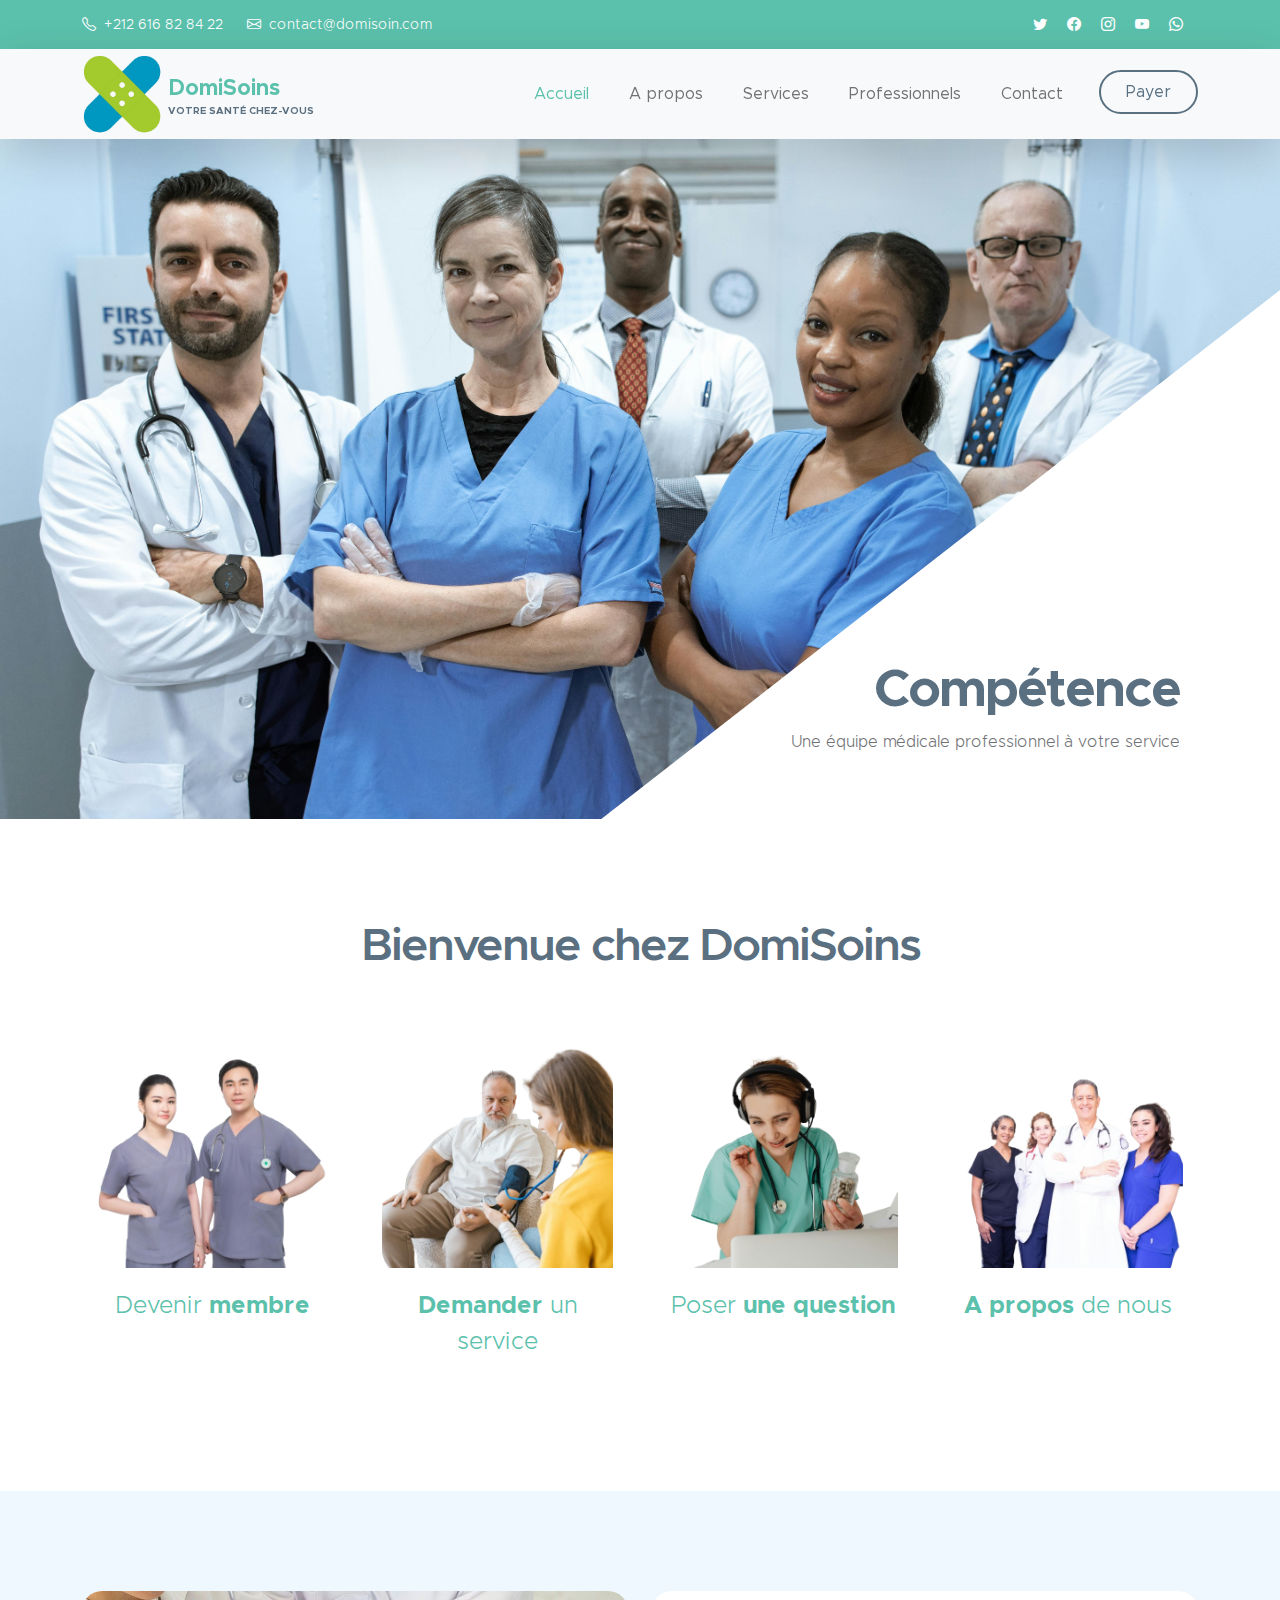
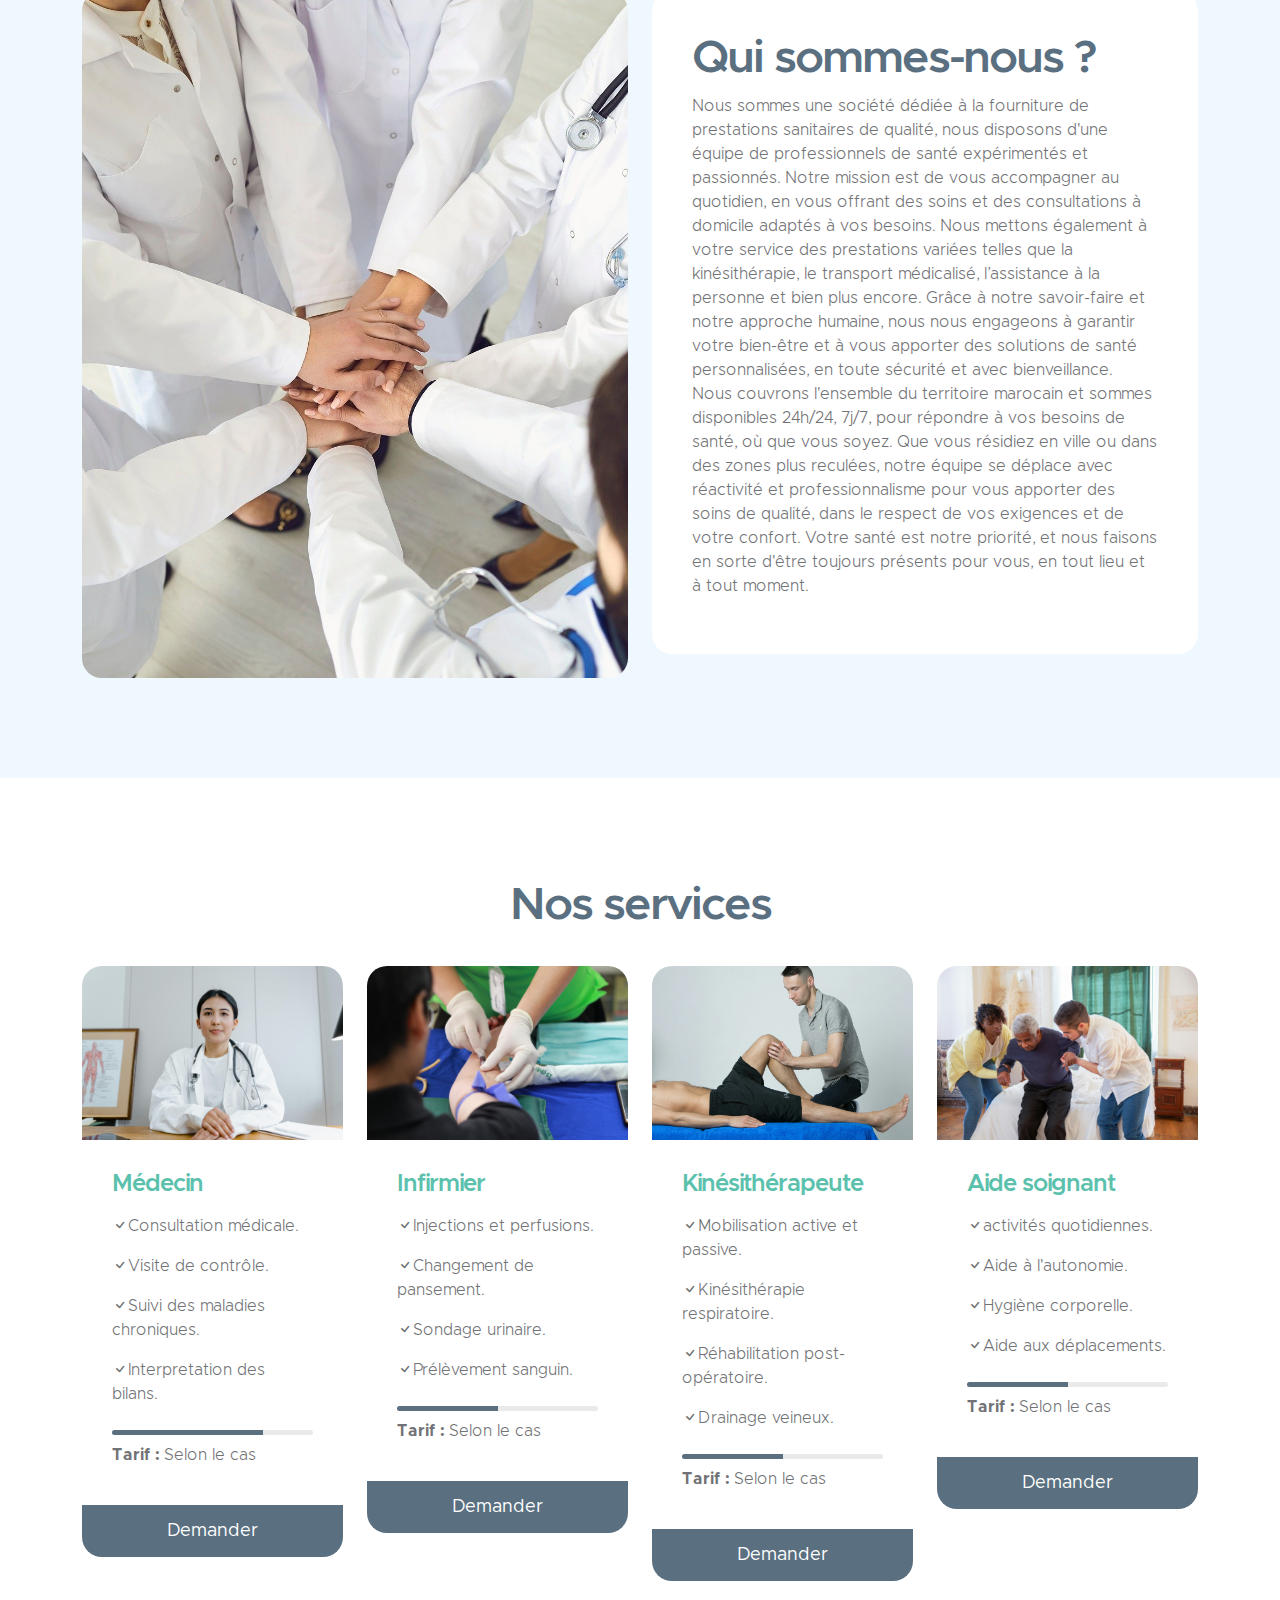
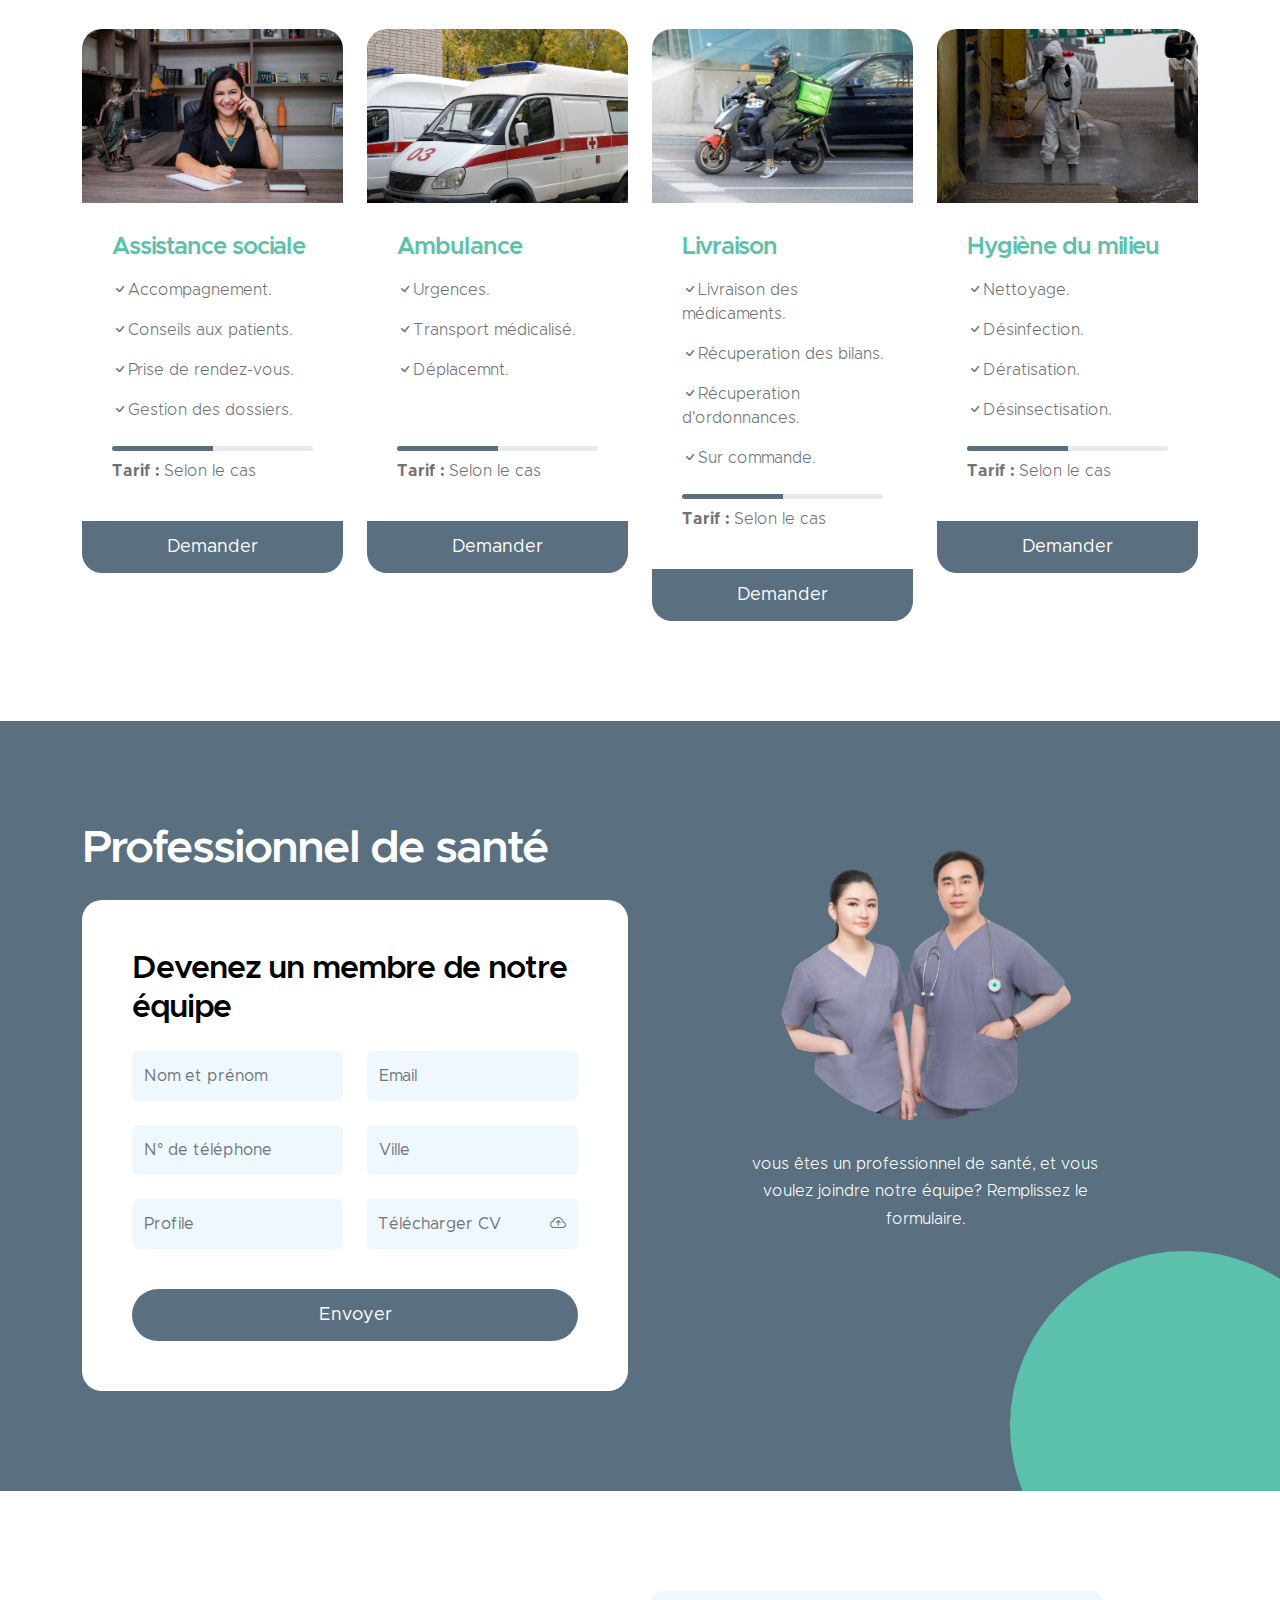
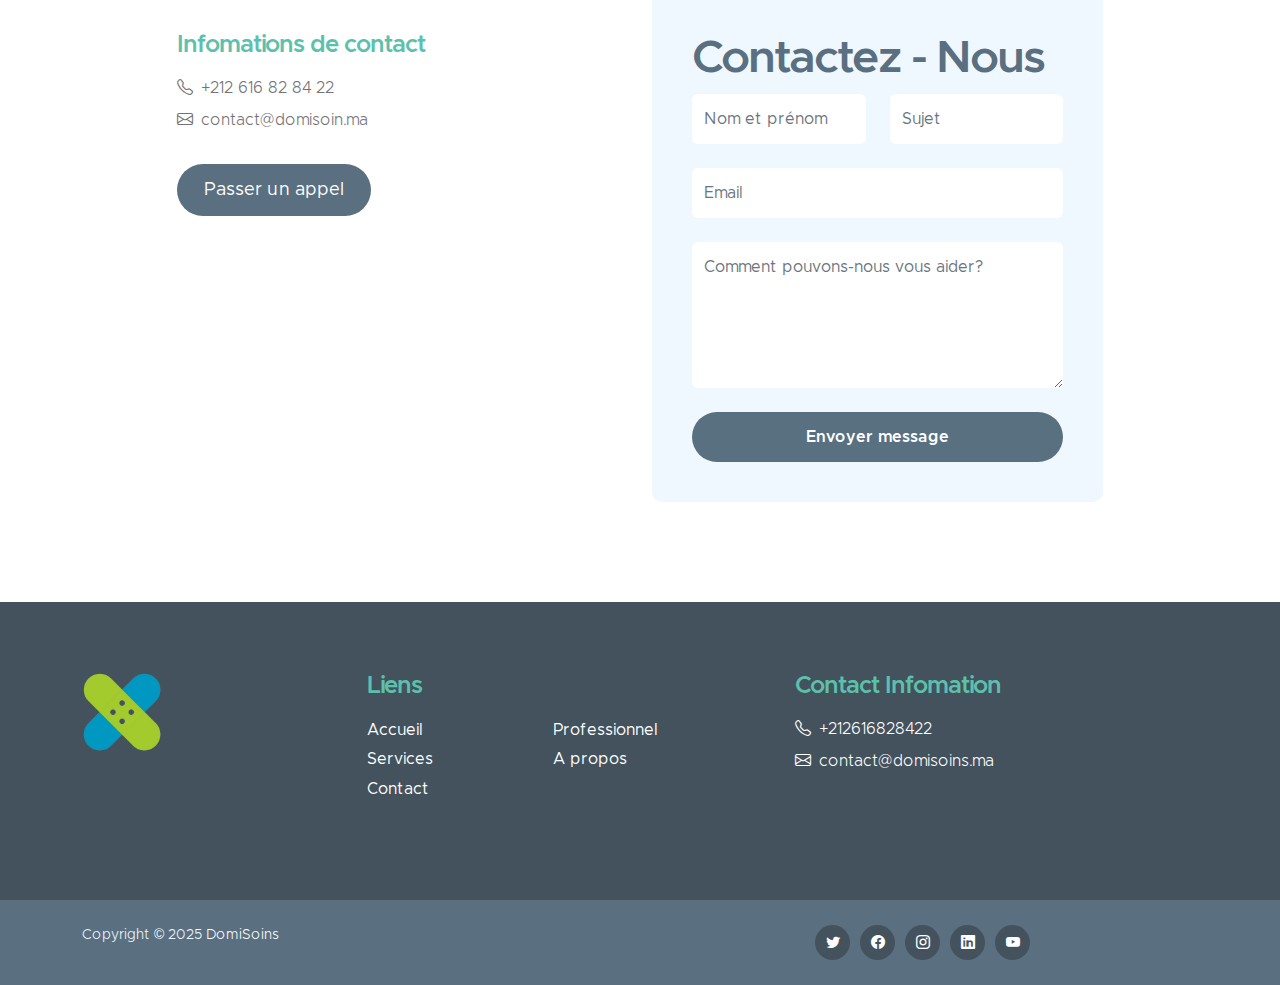
==== index.html @ 76c94c4a "Add files via upload" ====
<!doctype html>
<html lang="en">
    <head>
        <meta charset="utf-8">
        <meta name="viewport" content="width=device-width, initial-scale=1">
        <link rel="icon" href="images/logos.png" type="image/x-icon">

        <title>DomiSoin</title>

        <!-- CSS FILES -->        
        <link href="css/bootstrap.min.css" rel="stylesheet">

        <link href="css/bootstrap-icons.css" rel="stylesheet">

        <link href="css/templatemo-kind-heart-charity.css" rel="stylesheet">
<!--

TemplateMo 581 Kind Heart Charity

https://templatemo.com/tm-581-kind-heart-charity

-->

    </head>
    
    <body id="section_1">

        <header class="site-header">
            <div class="container">
                <div class="row">
                    
                    <div class="col-lg-8 col-12 d-flex flex-wrap">
                        <p class="d-flex me-4 mb-0">
                            <i class="bi-telephone me-2"></i>
                            +212 616 82 84 22
                        </p>

                        <p class="d-flex mb-0">
                            <i class="bi-envelope me-2"></i>

                            <a href="mailto:info@company.com">
                                contact@domisoin.com
                            </a>
                        </p>
                    </div>

                    <div class="col-lg-3 col-12 ms-auto d-lg-block d-none">
                        <ul class="social-icon">
                            <li class="social-icon-item">
                                <a href="#" class="social-icon-link bi-twitter"></a>
                            </li>

                            <li class="social-icon-item">
                                <a href="#" class="social-icon-link bi-facebook"></a>
                            </li>

                            <li class="social-icon-item">
                                <a href="#" class="social-icon-link bi-instagram"></a>
                            </li>

                            <li class="social-icon-item">
                                <a href="#" class="social-icon-link bi-youtube"></a>
                            </li>

                            <li class="social-icon-item">
                                <a href="#" class="social-icon-link bi-whatsapp"></a>
                            </li>
                        </ul>
                    </div>

                </div>
            </div>
        </header>

        <nav class="navbar navbar-expand-lg bg-light shadow-lg">
            <div class="container">
                <a class="navbar-brand" href="index.html">
                    <img src="images/logos.png" class="logo img-fluid" alt="">
                    <span>
                        DomiSoins
                        <small>Votre santé chez-vous</small>
                    </span>
                </a>

                <button class="navbar-toggler" type="button" data-bs-toggle="collapse" data-bs-target="#navbarNav" aria-controls="navbarNav" aria-expanded="false" aria-label="Toggle navigation">
                    <span class="navbar-toggler-icon"></span>
                </button>

                <div class="collapse navbar-collapse" id="navbarNav">
                    <ul class="navbar-nav ms-auto">
                        <li class="nav-item">
                            <a class="nav-link click-scroll" href="#top">Accueil</a>
                        </li>

                        <li class="nav-item">
                            <a class="nav-link click-scroll" href="#section_2">A propos</a>
                        </li>

                        <li class="nav-item">
                            <a class="nav-link click-scroll" href="#section_3">Services</a>
                        </li>

                        <li class="nav-item">
                            <a class="nav-link click-scroll" href="#section_4">Professionnels</a>
                        </li>

                        <li class="nav-item">
                            <a class="nav-link click-scroll" href="#section_6">Contact</a>
                        </li>

                        <li class="nav-item ms-3">
                            <a class="nav-link custom-btn custom-border-btn btn" href="donate.html">Payer</a>
                        </li>
                    </ul>
                </div>
            </div>
        </nav>

        <main>

            <section class="hero-section hero-section-full-height">
                <div class="container-fluid">
                    <div class="row">

                        <div class="col-lg-12 col-12 p-0">
                            <div id="hero-slide" class="carousel carousel-fade slide" data-bs-ride="carousel">
                                <div class="carousel-inner">
                                    <div class="carousel-item active">
                                        <img src="images/slide/equipe1.jpg" class="carousel-image img-fluid" alt="...">
                                        
                                        <div class="carousel-caption d-flex flex-column justify-content-end">
                                            <h1>Compétence</h1>
                                            
                                            <p>Une équipe médicale professionnel à votre service</p>
                                        </div>
                                    </div>

                                    <div class="carousel-item">
                                        <img src="images/slide/equipe3.jpg" class="carousel-image img-fluid" alt="...">
                                        
                                        <div class="carousel-caption d-flex flex-column justify-content-end">
                                            <h1>Chez-vous</h1>
                                            
                                            <p>Bien-être et une santé optimale, directement chez vous</p>
                                        </div>
                                    </div>

                                    <div class="carousel-item">
                                        <img src="images/slide/equipe2.jpg" class="carousel-image img-fluid" alt="...">
                                        
                                        <div class="carousel-caption d-flex flex-column justify-content-end">
                                            <h1>Transport</h1>
                                            
                                            <p>Transport médicalisé, adapté à vos besoins de santé</p>
                                        </div>
                                    </div>
                                </div>

                                <button class="carousel-control-prev" type="button" data-bs-target="#hero-slide" data-bs-slide="prev">
                                    <span class="carousel-control-prev-icon" aria-hidden="true"></span>
                                    <span class="visually-hidden">Previous</span>
                                </button>

                                <button class="carousel-control-next" type="button" data-bs-target="#hero-slide" data-bs-slide="next">
                                    <span class="carousel-control-next-icon" aria-hidden="true"></span>
                                    <span class="visually-hidden">Next</span>
                                </button>
                            </div>
                        </div>

                    </div>
                </div>
            </section>


            <section class="section-padding">
                <div class="container">
                    <div class="row">

                        <div class="col-lg-10 col-12 text-center mx-auto">
                            <h2 class="mb-5">Bienvenue chez DomiSoins</h2>
                        </div>

                        <div class="col-lg-3 col-md-6 col-12 mb-4 mb-lg-0">
                            <div class="featured-block d-flex justify-content-center align-items-center">
                                <a href="#" class="d-block">
                                    <img src="images/icons/membres.png" class="featured-block-image img-fluid" alt="">

                                    <p class="featured-block-text">Devenir <strong>membre</strong></p>
                                </a>
                            </div>
                        </div>

                        <div class="col-lg-3 col-md-6 col-12 mb-4 mb-lg-0 mb-md-4">
                            <div class="featured-block d-flex justify-content-center align-items-center">
                                <a href="#" class="d-block">
                                    <img src="images/icons/servives.png" class="featured-block-image img-fluid" alt="">

                                    <p class="featured-block-text"><strong>Demander</strong> un service</p>
                                </a>
                            </div>
                        </div>

                        <div class="col-lg-3 col-md-6 col-12 mb-4 mb-lg-0 mb-md-4">
                            <div class="featured-block d-flex justify-content-center align-items-center">
                                <a href="#" class="d-block">
                                    <img src="images/icons/questions.png" class="featured-block-image img-fluid" alt="">

                                    <p class="featured-block-text">Poser <strong>une question</strong></p>
                                </a>
                            </div>
                        </div>

                        <div class="col-lg-3 col-md-6 col-12 mb-4 mb-lg-0">
                            <div class="featured-block d-flex justify-content-center align-items-center">
                                <a href="#section_2" class="d-block">
                                    <img src="images/icons/propos.png" class="featured-block-image img-fluid" alt="">

                                    <p class="featured-block-text"><strong>A propos</strong> de nous</p>
                                </a>
                            </div>
                        </div>

                    </div>
                </div>
            </section>

            <section class="section-padding section-bg" id="section_2">
                <div class="container">
                    <div class="row">

                        <div class="col-lg-6 col-12 mb-5 mb-lg-0">
                            <img src="images/health.jpg" class="custom-text-box-image img-fluid" alt="">
                        </div>

                        <div class="col-lg-6 col-12">
                            <div class="custom-text-box">
                                <h2 class="mb-2">Qui sommes-nous ?</h2>
                                <p class="mb-0">Nous sommes une société dédiée à la fourniture de prestations sanitaires de qualité, nous disposons d'une équipe de professionnels de santé expérimentés et passionnés. Notre mission est de vous accompagner au quotidien, en vous offrant des soins et des consultations à domicile adaptés à vos besoins. Nous mettons également à votre service des prestations variées telles que la kinésithérapie, le transport médicalisé, l’assistance à la personne et bien plus encore. Grâce à notre savoir-faire et notre approche humaine, nous nous engageons à garantir votre bien-être et à vous apporter des solutions de santé personnalisées, en toute sécurité et avec bienveillance.</p>
                                <p>Nous couvrons l'ensemble du territoire marocain et sommes disponibles 24h/24, 7j/7, pour répondre à vos besoins de santé, où que vous soyez. Que vous résidiez en ville ou dans des zones plus reculées, notre équipe se déplace avec réactivité et professionnalisme pour vous apporter des soins de qualité, dans le respect de vos exigences et de votre confort. Votre santé est notre priorité, et nous faisons en sorte d'être toujours présents pour vous, en tout lieu et à tout moment.</p>
                            </div>

                        </div>

                    </div>
                </div>
            </section>


            


            <section class="section-padding" id="section_3">
                <div class="container">
                    <div class="row">

                        <div class="col-lg-12 col-12 text-center mb-4">
                            <h2>Nos services</h2>
                        </div>

                        <div class="col-lg-3 col-md-6 col-12 mb-4 mb-lg-0">
                            <div class="custom-block-wrap">
                                <img src="images/causes/medecin.jpg" class="custom-block-image img-fluid" alt="">

                                <div class="custom-block">
                                    <div class="custom-block-body">
                                        <h5 class="mb-3">Médecin</h5>
                                        <p><i class="bi bi-check"></i>Consultation médicale.</p>
                                        <p><i class="bi bi-check"></i>Visite de contrôle.</p> 
                                        <p><i class="bi bi-check"></i>Suivi des maladies chroniques.</p>
                                        <p><i class="bi bi-check"></i>Interpretation des bilans.</p>
                                        <div class="progress mt-4">
                                            <div class="progress-bar w-75" role="progressbar" aria-valuenow="75" aria-valuemin="0" aria-valuemax="100"></div>
                                        </div>

                                        <div class="d-flex align-items-center my-2">
                                            <p class="mb-0">
                                                <strong>Tarif : </strong>
                                                Selon le cas
                                            </p>

                                            
                                        </div>
                                    </div>

                                    <a href="donate.html" class="custom-btn btn">Demander</a>
                                </div>
                            </div>
                        </div>

                        <div class="col-lg-3 col-md-6 col-12 mb-4 mb-lg-0">
                            <div class="custom-block-wrap">
                                <img src="images/causes/infirmier.jpg" class="custom-block-image img-fluid" alt="">

                                <div class="custom-block">
                                    <div class="custom-block-body">
                                        <h5 class="mb-3">Infirmier</h5>
                                        <p><i class="bi bi-check"></i>Injections et perfusions.</p>
                                        <p><i class="bi bi-check"></i>Changement de pansement.</p>
                                        <p><i class="bi bi-check"></i>Sondage urinaire.</p>
                                        <p><i class="bi bi-check"></i>Prélèvement sanguin.</p>
                                        <div class="progress mt-4">
                                            <div class="progress-bar w-50" role="progressbar" aria-valuenow="50" aria-valuemin="0" aria-valuemax="100"></div>
                                        </div>

                                        <div class="d-flex align-items-center my-2">
                                            <p class="mb-0">
                                                <strong>Tarif : </strong>
                                                Selon le cas
                                            </p>

                                            
                                        </div>
                                    </div>

                                    <a href="donate.html" class="custom-btn btn">Demander</a>
                                </div>
                            </div>
                        </div>

                        <div class="col-lg-3 col-md-6 col-12 mb-4 mb-lg-0">
                            <div class="custom-block-wrap">
                                <img src="images/causes/kine.jpg" class="custom-block-image img-fluid" alt="">

                                <div class="custom-block">
                                    <div class="custom-block-body">
                                        <h5 class="mb-3">Kinésithérapeute</h5>

                                        <p><i class="bi bi-check"></i>Mobilisation active et passive.</p>
                                        <p><i class="bi bi-check"></i>Kinésithérapie respiratoire.</p>
                                        <p><i class="bi bi-check"></i>Réhabilitation post-opératoire.</p>
                                        <p><i class="bi bi-check"></i>Drainage veineux.</p>
                                        <div class="progress mt-4">
                                            <div class="progress-bar w-50" role="progressbar" aria-valuenow="50" aria-valuemin="0" aria-valuemax="100"></div>
                                        </div>

                                        <div class="d-flex align-items-center my-2">
                                            <p class="mb-0">
                                                <strong>Tarif : </strong>
                                                Selon le cas
                                            </p>

                                            
                                        </div>
                                    </div>

                                    <a href="donate.html" class="custom-btn btn">Demander</a>
                                </div>
                            </div>
                        </div>

                        <div class="col-lg-3 col-md-6 col-12">
                            <div class="custom-block-wrap">
                                <img src="images/causes/aide.jpg" class="custom-block-image img-fluid" alt="">

                                <div class="custom-block">
                                    <div class="custom-block-body">
                                        <h5 class="mb-3">Aide soignant</h5>
                                        <p><i class="bi bi-check"></i>activités quotidiennes.</p>
                                        <p><i class="bi bi-check"></i>Aide à l'autonomie.</p>
                                        <p><i class="bi bi-check"></i>Hygiène corporelle.</p>
                                        <p><i class="bi bi-check"></i>Aide aux déplacements.</p>
                                        <div class="progress mt-4">
                                            <div class="progress-bar w-50" role="progressbar" aria-valuenow="50" aria-valuemin="0" aria-valuemax="100"></div>
                                        </div>

                                        <div class="d-flex align-items-center my-2">
                                            <p class="mb-0">
                                                <strong>Tarif : </strong>
                                                Selon le cas
                                            </p>

                                            
                                        </div>
                                    </div>

                                    <a href="donate.html" class="custom-btn btn">Demander</a>
                                </div>
                            </div>
                        </div>
                    </div>

                    <div class="row mt-5">

                        <div class="col-lg-3 col-md-6 col-12 mb-4 mb-lg-0">
                            <div class="custom-block-wrap">
                                <img src="images/causes/assistante.jpg" class="custom-block-image img-fluid" alt="">

                                <div class="custom-block">
                                    <div class="custom-block-body">
                                        <h5 class="mb-3">Assistance sociale</h5>

                                        <p><i class="bi bi-check"></i>Accompagnement.</p>
                                        <p><i class="bi bi-check"></i>Conseils aux patients.</p>
                                        <p><i class="bi bi-check"></i>Prise de rendez-vous.</p>
                                        <p><i class="bi bi-check"></i>Gestion des dossiers.</p>
                                        <div class="progress mt-4">
                                            <div class="progress-bar w-50" role="progressbar" aria-valuenow="50" aria-valuemin="0" aria-valuemax="100"></div>
                                        </div>

                                        <div class="d-flex align-items-center my-2">
                                            <p class="mb-0">
                                                <strong>Tarif : </strong>
                                                Selon le cas
                                            </p>

                                            
                                        </div>
                                    </div>

                                    <a href="donate.html" class="custom-btn btn">Demander</a>
                                </div>
                            </div>
                        </div>

                        <div class="col-lg-3 col-md-6 col-12 mb-4 mb-lg-0">
                            <div class="custom-block-wrap">
                                <img src="images/causes/ambulance.jpg" class="custom-block-image img-fluid" alt="">

                                <div class="custom-block">
                                    <div class="custom-block-body">
                                        <h5 class="mb-3">Ambulance</h5>

                                        <p><i class="bi bi-check"></i>Urgences.</p>
                                        <p><i class="bi bi-check"></i>Transport médicalisé.</p>
                                        <p><i class="bi bi-check"></i>Déplacemnt.</p><br>
                                        <div class="progress mt-4">
                                            <div class="progress-bar w-50" role="progressbar" aria-valuenow="50" aria-valuemin="0" aria-valuemax="100"></div>
                                        </div>

                                        <div class="d-flex align-items-center my-2">
                                            <p class="mb-0">
                                                <strong>Tarif : </strong>
                                                Selon le cas
                                            </p>

                                            
                                        </div>
                                    </div>

                                    <a href="donate.html" class="custom-btn btn">Demander</a>
                                </div>
                            </div>
                        </div>

                        <div class="col-lg-3 col-md-6 col-12 mb-4 mb-lg-0">
                            <div class="custom-block-wrap">
                                <img src="images/causes/livraison.jpg" class="custom-block-image img-fluid" alt="">

                                <div class="custom-block">
                                    <div class="custom-block-body">
                                        <h5 class="mb-3">Livraison</h5>

                                        <p><i class="bi bi-check"></i>Livraison des médicaments.</p>
                                        <p><i class="bi bi-check"></i>Récuperation des bilans.</p>
                                        <p><i class="bi bi-check"></i>Récuperation d'ordonnances.</p>
                                        <p><i class="bi bi-check"></i>Sur commande.</p>
                                        <div class="progress mt-4">
                                            <div class="progress-bar w-50" role="progressbar" aria-valuenow="50" aria-valuemin="0" aria-valuemax="100"></div>
                                        </div>

                                        <div class="d-flex align-items-center my-2">
                                            <p class="mb-0">
                                                <strong>Tarif : </strong>
                                                Selon le cas
                                            </p>

                                            
                                        </div>
                                    </div>

                                    <a href="donate.html" class="custom-btn btn">Demander</a>
                                </div>
                            </div>
                        </div>

                        <div class="col-lg-3 col-md-6 col-12 mb-4 mb-lg-0">
                            <div class="custom-block-wrap">
                                <img src="images/causes/hygiene.jpg" class="custom-block-image img-fluid" alt="">

                                <div class="custom-block">
                                    <div class="custom-block-body">
                                        <h5 class="mb-3">Hygiène du milieu</h5>

                                        <p><i class="bi bi-check"></i>Nettoyage.</p>
                                        <p><i class="bi bi-check"></i>Désinfection.</p>
                                        <p><i class="bi bi-check"></i>Dératisation.</p>
                                        <p><i class="bi bi-check"></i>Désinsectisation.</p>
                                        <div class="progress mt-4">
                                            <div class="progress-bar w-50" role="progressbar" aria-valuenow="50" aria-valuemin="0" aria-valuemax="100"></div>
                                        </div>

                                        <div class="d-flex align-items-center my-2">
                                            <p class="mb-0">
                                                <strong>Tarif : </strong>
                                                Selon le cas
                                            </p>

                                            
                                        </div>
                                    </div>

                                    <a href="donate.html" class="custom-btn btn">Demander</a>
                                </div>
                            </div>
                        </div>
                    </div>
                </div>
            </section>

            <section class="volunteer-section section-padding" id="section_4">
                <div class="container">
                    <div class="row">
                        
                        <div class="col-lg-6 col-12">
                            <h2 class="text-white mb-4">Professionnel de santé</h2>
                            
                            <div class="custom-form volunteer-form mb-5 mb-lg-0">
                                <div class="col-lg-12 col-12" id="err"></div>
                                <h3 class="mb-4">Devenez un membre de notre équipe</h3>

                                <div class="row">

                                    <div class="col-lg-6 col-12">
                                        <input type="text" name="name" id="name" class="form-control" placeholder="Nom et prénom" required>
                                    </div>

                                    <div class="col-lg-6 col-12">    
                                        <input type="email" name="email" id="email" pattern="[^ @]*@[^ @]*" class="form-control" placeholder="Email" required>
                                    </div>

                                    <div class="col-lg-6 col-12">
                                        <input type="text" name="phone" id="phone" class="form-control" placeholder="N° de téléphone" required>
                                    </div>

                                    <div class="col-lg-6 col-12">
                                        <input type="text" name="ville" id="ville" class="form-control" placeholder="Ville" required>
                                    </div>

                                    <div class="col-lg-6 col-12">
                                        <select name="profile" id="profile" class="form-control" required>
                                            <option value="">Profile</option>
                                            <option value="Médecin">Médecin</option>
                                            <option value="Infirmier">Infirmier</option>
                                            <option value="Kinésithérapeute">Kinésithérapeute</option>
                                            <option value="Aide soignant">Aide soignant(e)</option>
                                            <option value="Assistante sociale">Assistante sociale</option>
                                            <option value="Ambulancier">Ambulancier</option>
                                            <option value="Livreur">Livreur</option>
                                            <option value="Technicien d'hygien">Technicien d'hygien</option>
                                        </select>
                                    </div>

                                    <div class="col-lg-6 col-12">
                                        <div class="input-group input-group-file">
                                            <input type="file" class="form-control" id="cv" accept="application/pdf">
                                            
                                            <label class="input-group-text" for="cv">Télécharger CV</label>

                                            <i class="bi-cloud-arrow-up ms-auto"></i>
                                        </div>
                                    </div>
                                </div>

                                <button class="custom-btn btn mt-3" id="send_pro" style="width: 100%;">Envoyer</button>
                            </div>
                        </div>

                        <div class="col-lg-6 col-12">
                            <img src="images/icons/membres.png" class="volunteer-image img-fluid" alt="">

                            <div class="custom-block-body text-center">
                                <p class="text-white">vous êtes un professionnel de santé, et vous voulez joindre notre équipe? Remplissez le formulaire.</p>
                            </div>
                        </div>

                    </div>
                </div>
            </section>

            <section class="contact-section section-padding" id="section_6">
                <div class="container">
                    <div class="row">

                        <div class="col-lg-4 col-12 ms-auto mb-5 mb-lg-0">
                            <div class="contact-info-wrap">
                                

                                <div class="contact-info">
                                    <h5 class="mb-3">Infomations de contact</h5>


                                    <p class="d-flex mb-2">
                                        <i class="bi-telephone me-2"></i>

                                        <a href="tel: +212616828422">
                                            +212 616 82 84 22
                                        </a>
                                    </p>

                                    <p class="d-flex">
                                        <i class="bi-envelope me-2"></i>

                                        <a href="mailto:smsimo301@gmail.com">
                                            contact@domisoin.ma
                                        </a>
                                    </p>

                                    <a href="#" target="_blank" class="custom-btn btn mt-3">Passer un appel</a>
                                </div>
                            </div>
                        </div>

                        <div class="col-lg-5 col-12 mx-auto">
                            <form class="custom-form contact-form" action="#" method="post" role="form">
                                <h2>Contactez - Nous</h2>
                                <div class="row">
                                    <div class="col-lg-6 col-md-6 col-12">
                                        <input type="text" name="name" id="first-name" class="form-control" placeholder="Nom et prénom" required>
                                    </div>

                                    <div class="col-lg-6 col-md-6 col-12">
                                        <input type="text" name="sujet" id="sujet" class="form-control" placeholder="Sujet" required>
                                    </div>
                                </div>

                                <input type="email" name="email" id="email" pattern="[^ @]*@[^ @]*" class="form-control" placeholder="Email" required>

                                <textarea name="message" rows="5" class="form-control" id="message" placeholder="Comment pouvons-nous vous aider?"></textarea>

                                <button type="submit" class="form-control">Envoyer message</button>
                            </form>
                        </div>

                    </div>
                </div>
            </section>
        </main>

        <footer class="site-footer">
            <div class="container">
                <div class="row">
                    <div class="col-lg-3 col-12 mb-4">
                        <img src="images/logos.png" class="logo img-fluid" alt="">
                    </div>

                    <div class="col-lg-4 col-md-6 col-12 mb-4">
                        <h5 class="site-footer-title mb-3">Liens</h5>

                        <ul class="footer-menu">
                            <li class="footer-menu-item"><a href="#" class="footer-menu-link">Accueil</a></li>

                            <li class="footer-menu-item"><a href="#" class="footer-menu-link">Services</a></li>

                            <li class="footer-menu-item"><a href="#" class="footer-menu-link">Contact</a></li>

                            <li class="footer-menu-item"><a href="#" class="footer-menu-link">Professionnel</a></li>

                            <li class="footer-menu-item"><a href="#" class="footer-menu-link">A propos</a></li>
                        </ul>
                    </div>

                    <div class="col-lg-4 col-md-6 col-12 mx-auto">
                        <h5 class="site-footer-title mb-3">Contact Infomation</h5>

                        <p class="text-white d-flex mb-2">
                            <i class="bi-telephone me-2"></i>

                            <a href="tel: 120-240-9600" class="site-footer-link">
                                +212616828422
                            </a>
                        </p>

                        <p class="text-white d-flex">
                            <i class="bi-envelope me-2"></i>

                            <a href="mailto:info@yourgmail.com" class="site-footer-link">
                                contact@domisoins.ma
                            </a>
                        </p>

                    </div>
                </div>
            </div>

            <div class="site-footer-bottom">
                <div class="container">
                    <div class="row">

                        <div class="col-lg-6 col-md-7 col-12">
                            <p class="copyright-text mb-0">Copyright © 2025 <a href="#top">DomiSoins</a></p>
                        </div>
                        
                        <div class="col-lg-6 col-md-5 col-12 d-flex justify-content-center align-items-center mx-auto">
                            <ul class="social-icon">
                                <li class="social-icon-item">
                                    <a href="#" class="social-icon-link bi-twitter"></a>
                                </li>

                                <li class="social-icon-item">
                                    <a href="#" class="social-icon-link bi-facebook"></a>
                                </li>

                                <li class="social-icon-item">
                                    <a href="#" class="social-icon-link bi-instagram"></a>
                                </li>

                                <li class="social-icon-item">
                                    <a href="#" class="social-icon-link bi-linkedin"></a>
                                </li>

                                <li class="social-icon-item">
                                    <a href="https://youtube.com/templatemo" class="social-icon-link bi-youtube"></a>
                                </li>
                            </ul>
                        </div>
                        
                    </div>
                </div>
            </div>
        </footer>

        <!-- JAVASCRIPT FILES -->
        <script src="js/jquery.min.js"></script>
        <script src="js/bootstrap.min.js"></script>
        <script src="js/jquery.sticky.js"></script>
        <script src="js/click-scroll.js"></script>
        <script src="js/counter.js"></script>
        <script src="js/custom.js"></script>
        <script src="js/pro.js"></script>

    </body>
</html>
---- css/templatemo-kind-heart-charity.css ----
/*

TemplateMo 581 Kind Heart Charity

https://templatemo.com/tm-581-kind-heart-charity

*/



@font-face {
    font-family: 'Metropolis';
    src: url('../fonts/Metropolis/Metropolis-Regular.woff2') format('woff2'),
    url('../fonts/Metropolis/Metropolis-Regular.woff') format('woff');
    font-weight: normal;
    font-style: normal;
    font-display: swap;
}

@font-face {
    font-family: 'Metropolis';
    src: url('../fonts/Metropolis/Metropolis-Light.woff2') format('woff2'),
        url('../fonts/Metropolis/Metropolis-Light.woff') format('woff');
    font-weight: 300;
    font-style: normal;
    font-display: swap;
}

@font-face {
    font-family: 'Metropolis';
    src: url('../fonts/Metropolis/Metropolis-SemiBold.woff2') format('woff2'),
    url('../fonts/Metropolis/Metropolis-SemiBold.woff') format('woff');
    font-weight: 600;
    font-style: normal;
    font-display: swap;
}

@font-face {
    font-family: 'Metropolis';
    src: url('../fonts/Metropolis/Metropolis-Bold.woff2') format('woff2'),
    url('../fonts/Metropolis/Metropolis-Bold.woff') format('woff');
    font-weight: bold;
    font-style: normal;
    font-display: swap;
}

/*---------------------------------------
  CUSTOM PROPERTIES ( VARIABLES )             
-----------------------------------------*/
:root {
  --white-color:                  #ffffff;
  --primary-color:                #5bc1ac;
  --secondary-color:              #5a6f80;
  --section-bg-color:             #f0f8ff;
  --site-footer-bg-color:         #44525d;
  --custom-btn-bg-color:          #597081;
  --custom-btn-bg-hover-color:    #5bc1ac;
  --dark-color:                   #000000;
  --p-color:                      #717275;
  --border-color:                 #e9eaeb;

  --body-font-family:             'Metropolis', sans-serif;

  --h1-font-size:                 52px;
  --h2-font-size:                 46px;
  --h3-font-size:                 32px;
  --h4-font-size:                 28px;
  --h5-font-size:                 24px;
  --h6-font-size:                 22px;
  --p-font-size:                  16px;
  --btn-font-size:                18px;
  --copyright-font-size:          14px;

  --border-radius-large:          100px;
  --border-radius-medium:         20px;
  --border-radius-small:          10px;

  --font-weight-light:            300;
  --font-weight-normal:           400;
  --font-weight-semibold:         600;
  --font-weight-bold:             700;
}

body {
  background-color: var(--white-color);
  font-family: var(--body-font-family); 
}


/*---------------------------------------
  TYPOGRAPHY               
-----------------------------------------*/

h2,
h3,
h4,
h5,
h6 {
  color: var(--dark-color);
}

h1,
h2,
h3,
h4,
h5,
h6 {
  font-weight: var(--font-weight-semibold);
  letter-spacing: -1px;
}

h1 {
  font-size: var(--h1-font-size);
  font-weight: var(--font-weight-bold);
  letter-spacing: -2px;
}

h2 {
  color: var(--secondary-color);
  font-size: var(--h2-font-size);
  letter-spacing: -2px;
}

h3 {
  font-size: var(--h3-font-size);
}

h4 {
  font-size: var(--h4-font-size);
}

h5 {
  color: var(--primary-color);
  font-size: var(--h5-font-size);
}

h6 {
  font-size: var(--h6-font-size);
}

p {
  color: var(--p-color);
  font-size: var(--p-font-size);
  font-weight: var(--font-weight-light);
}

ul li {
  color: var(--p-color);
  font-size: var(--p-font-size);
  font-weight: var(--font-weight-normal);
}

a, 
button {
  touch-action: manipulation;
  transition: all 0.3s;
}

a {
  color: var(--p-color);
  text-decoration: none;
}

a:hover {
  color: var(--primary-color);
}

b,
strong {
  font-weight: var(--font-weight-bold);
}


/*---------------------------------------
  SECTION               
-----------------------------------------*/
.section-padding {
  padding-top: 100px;
  padding-bottom: 100px;
}

.section-bg {
  background-color: var(--section-bg-color);
}

.section-overlay {
  background: rgba(0, 0, 0, 0.35);
  position: absolute;
  top: 0;
  left: 0;
  pointer-events: none;
  width: 100%;
  height: 100%;
}

.section-overlay + .container {
  position: relative;
}


/*---------------------------------------
  CUSTOM BLOCK               
-----------------------------------------*/
.custom-block-wrap {
  background: var(--white-color);
  border-radius: var(--border-radius-medium);
  position: relative;
  overflow: hidden;
  transition: all 0.5s;
}

.custom-block-wrap:hover {
  box-shadow: 0 1rem 3rem rgba(0,0,0,.175);
}

.custom-block-body {
  padding: 30px;
}

.custom-block-image {
  display: block;
  width: 100%;
  height: 100%;
  object-fit: cover;
}

.custom-block .custom-btn {
  border-radius: 0;
  display: block;
}


/*---------------------------------------
  PROGRESS BAR               
-----------------------------------------*/
.progress {
  background: var(--border-color);
  height: 5px;
}

.progress-bar {
  background: var(--secondary-color);
}


/*---------------------------------------
  CUSTOM ICON COLOR               
-----------------------------------------*/
.custom-icon {
  color: var(--secondary-color);
}


/*---------------------------------------
  CUSTOM LIST               
-----------------------------------------*/
.custom-list {
  margin-bottom: 0;
  padding-left: 0;
}

.custom-list-item {
  list-style: none;
  margin-top: 10px;
  margin-bottom: 10px;
}


/*---------------------------------------
  CUSTOM TEXT BOX               
-----------------------------------------*/
.custom-text-box {
  background: var(--white-color);
  border-radius: var(--border-radius-medium);
  margin-bottom: 24px;
  padding: 40px;
}

.custom-text-box-image {
  border-radius: var(--border-radius-medium);
  width: 100%;
  height: 100%;
  object-fit: cover;
}

.custom-text-box-icon {
  background: var(--section-bg-color);
  border-radius: var(--border-radius-large);
  color: var(--secondary-color);
  font-size: var(--h6-font-size);
  text-align: center;
  display: inline-block;
  vertical-align: middle;
  width: 25px;
  height: 25px;
  line-height: 30px;
}


/*---------------------------------------
  AVATAR IMAGE - TESTIMONIAL, AUTHOR               
-----------------------------------------*/
.avatar-image {
  border-radius: var(--border-radius-large);
  width: 65px;
  height: 65px;
  object-fit: cover;
}


/*---------------------------------------
  CUSTOM BUTTON               
-----------------------------------------*/
.custom-btn {
  background: var(--secondary-color);
  border: 2px solid transparent;
  border-radius: var(--border-radius-large);
  color: var(--white-color);
  font-size: var(--btn-font-size);
  font-weight: var(--font-weight-normal);
  line-height: normal;
  padding: 15px 25px;
}

.navbar-expand-lg .navbar-nav .nav-link.custom-btn {
  color: var(--custom-btn-bg-color);
  margin-top: 8px;
  padding: 12px 25px;
}

.custom-btn:hover {
  background: var(--primary-color);
  color: var(--white-color);
}

.custom-border-btn {
  background: transparent;
  border: 2px solid var(--custom-btn-bg-color);
  color: var(--primary-color);
}

.navbar-expand-lg .navbar-nav .nav-link.custom-btn:hover,
.custom-border-btn:hover {
  background: var(--custom-btn-bg-hover-color);
  border-color: transparent;
  color: var(--white-color);
}


/*---------------------------------------
  NAVIGATION              
-----------------------------------------*/
.navbar {
  background: var(--white-color);
  z-index: 9;
  padding-top: 0;
  padding-bottom: 0;
}

.navbar-brand {
  color: var(--primary-color);
  font-size: var(--h6-font-size);
  font-weight: var(--font-weight-bold);
}

.navbar-brand span {
  display: inline-block;
  vertical-align: middle;
}

.navbar-brand small {
  color: var(--secondary-color);
  display: block;
  font-size: 10px;
  line-height: normal;
  text-transform: uppercase;
}

.logo {
  width: 80px;
  height: auto;
}

.navbar-expand-lg .navbar-nav .nav-link {
  margin-right: 0;
  margin-left: 0;
  padding: 20px;
}

.navbar-nav .nav-link {
  display: inline-block;
  color: var(--p-color);
  font-size: var(--p-font-size);
  font-weight: var(--font-weight-medium);
  position: relative;
  padding-top: 15px;
  padding-bottom: 15px;
}

.navbar-nav .nav-link.active, 
.navbar-nav .nav-link:hover {
  background: transparent;
  color: var(--primary-color);
}

.dropdown-menu {
  background: var(--white-color);
  box-shadow: 0 1rem 3rem rgba(0,0,0,.175);
  border: 0;
  max-width: 50px;
  padding: 0;
  margin-top: 20px;
}

.dropdown-item {
  display: inline-block;
  color: var(--p-bg-color);
  font-size: var(--menu-font-size);
  font-weight: var(--font-weight-medium);
  position: relative;
  padding-top: 10px;
  padding-bottom: 10px;
}

.dropdown-menu li:last-child .dropdown-item {
  padding-top: 0;
}

.dropdown-item.active, 
.dropdown-item:active,
.dropdown-item:focus, 
.dropdown-item:hover {
  background: transparent;
  color: var(--primary-color);
}

.dropdown-toggle::after {
  content: "\f282";
  display: inline-block;
  font-family: bootstrap-icons !important;
  font-size: var(--copyright-font-size);
  font-style: normal;
  font-weight: normal !important;
  font-variant: normal;
  text-transform: none;
  line-height: 1;
  vertical-align: -.125em;
  -webkit-font-smoothing: antialiased;
  -moz-osx-font-smoothing: grayscale;
  position: relative;
  left: 2px;
  border: 0;
}

@media screen and (min-width: 992px) {
  .dropdown:hover .dropdown-menu {
    display: block;
    margin-top: 0;
  }
}

.navbar-toggler {
  border: 0;
  padding: 0;
  cursor: pointer;
  margin: 0;
  width: 30px;
  height: 35px;
  outline: none;
}

.navbar-toggler:focus {
  outline: none;
  box-shadow: none;
}

.navbar-toggler[aria-expanded="true"] .navbar-toggler-icon {
  background: transparent;
}

.navbar-toggler[aria-expanded="true"] .navbar-toggler-icon:before,
.navbar-toggler[aria-expanded="true"] .navbar-toggler-icon:after {
  transition: top 300ms 50ms ease, -webkit-transform 300ms 350ms ease;
  transition: top 300ms 50ms ease, transform 300ms 350ms ease;
  transition: top 300ms 50ms ease, transform 300ms 350ms ease, -webkit-transform 300ms 350ms ease;
  top: 0;
}

.navbar-toggler[aria-expanded="true"] .navbar-toggler-icon:before {
  transform: rotate(45deg);
}

.navbar-toggler[aria-expanded="true"] .navbar-toggler-icon:after {
  transform: rotate(-45deg);
}

.navbar-toggler .navbar-toggler-icon {
  background: var(--dark-color);
  transition: background 10ms 300ms ease;
  display: block;
  width: 30px;
  height: 2px;
  position: relative;
}

.navbar-toggler .navbar-toggler-icon:before,
.navbar-toggler .navbar-toggler-icon:after {
  transition: top 300ms 350ms ease, -webkit-transform 300ms 50ms ease;
  transition: top 300ms 350ms ease, transform 300ms 50ms ease;
  transition: top 300ms 350ms ease, transform 300ms 50ms ease, -webkit-transform 300ms 50ms ease;
  position: absolute;
  right: 0;
  left: 0;
  background: var(--dark-color);
  width: 30px;
  height: 2px;
  content: '';
}

.navbar-toggler .navbar-toggler-icon::before {
  top: -8px;
}

.navbar-toggler .navbar-toggler-icon::after {
  top: 8px;
}


/*---------------------------------------
  SITE HEADER              
-----------------------------------------*/
.site-header {
  background: var(--primary-color);
  padding-top: 15px;
  padding-bottom: 10px;
}

.site-header p,
.site-header p a,
.site-header .social-icon-link {
  color: var(--white-color);
  font-size: var(--copyright-font-size);
}

.site-header .social-icon {
  text-align: right;
}

.site-header .social-icon-link {
  background: transparent;
  width: inherit;
  height: inherit;
  line-height: inherit;
  margin-right: 15px;
}


/*---------------------------------------
  HERO & HERO SLIDE         
-----------------------------------------*/
.hero-section-full-height {
  height: 680px;
  min-height: 680px;
  position: relative;
}

.carousel:hover .carousel-control-next-icon, 
.carousel:hover .carousel-control-prev-icon {
  opacity: 1;
}

#hero-slide .carousel-item {
  height: 680px;
  min-height: 680px;
}

#hero-slide .carousel-caption {
  background: var(--white-color);
  clip-path: polygon(100% 100%, 100% 150px, 0 100%);
  color: var(--secondary-color);
  top: 1px;
  bottom: -1px;
  right: 0;
  left: auto;
  text-align: right;
  min-width: 680px;
  min-height: 680px;
  padding: 100px 100px 50px 100px;
}

.carousel-image {
  display: block;
  width: 100%;
  min-height: 680px;
}

#hero-slide .carousel-indicators-wrap {
  position: absolute;
  bottom: 0;
  right: 0;
  left: 0;
}

#hero-slide .carousel-indicators {
  margin-right: 0;
  margin-left: 22px;
  justify-content: inherit;
}

.carousel-control-next, 
.carousel-control-prev {
  opacity: 1;
}

.carousel-control-next-icon, 
.carousel-control-prev-icon {
  background-color: var(--secondary-color);
  border-radius: var(--border-radius-large);
  background-size: 60% 60%;
  width: 80px;
  height: 80px;
  opacity: 0;
  transition: all 0.5s;
}

.carousel-control-next-icon:hover, 
.carousel-control-prev-icon:hover {
  background-color: var(--primary-color);
}


/*---------------------------------------
  FEATURE BLOCK              
-----------------------------------------*/
.featured-block {
  text-align: center;
  transition: all 0.5s ease;
  min-height: 256px;
  padding: 15px;
}

.featured-block:hover {
  background: var(--white-color);
  border-radius: var(--border-radius-medium);
  box-shadow: 0 1rem 3rem rgba(0,0,0,.175);
}

.featured-block:hover .featured-block-image {
  transform: scale(0.75);
}

.featured-block-image {
  display: block;
  margin: auto;
  transition: all 0.5s;
}

.featured-block:hover .featured-block-text {
  margin-top: 0;
}

.featured-block-text {
  color: var(--primary-color);
  font-size: var(--h5-font-size);
  margin-top: 20px;
  transition: all 0.5s;
}


/*---------------------------------------
  ABOUT              
-----------------------------------------*/
.about-section {
  background-repeat: no-repeat;
  background-position: center;
  background-size: cover;
}

.about-image {
  border-radius: var(--border-radius-medium);
  display: block;
  width: 350px;
  height: 400px;
  object-fit: cover;
}

.custom-text-block {
  padding: 60px 40px;
}


/*---------------------------------------
  COUNTER NUMBERS              
-----------------------------------------*/
.counter-thumb {
  margin: 20px;
  margin-bottom: 0;
}

.counter-number,
.counter-text {
  color: var(--secondary-color);
  display: block;
}

.counter-number,
.counter-number-text {
  color: var(--primary-color);
  font-size: var(--h1-font-size);
  font-weight: var(--font-weight-bold);
  line-height: normal;
}


/*---------------------------------------
  VOLUNTEER              
-----------------------------------------*/
.volunteer-section {
  background: var(--secondary-color);
  position: relative;
  overflow: hidden;
}

.volunteer-section::after {
  content: "";
  background: var(--primary-color);
  border-radius: 50%;
  position: absolute;
  bottom: -110px;
  right: -80px;
  width: 350px;
  height: 350px;
}

.volunteer-form {
  background: var(--white-color);
  border-radius: var(--border-radius-medium);
  padding: 50px;
}

.volunteer-image {
  border-radius: 100%;
  display: block;
  margin: auto;
  width: 300px;
  height: 300px;
  object-fit: cover;
}

.volunteer-section .custom-block-body {
  max-width: 440px;
  margin: 0 auto;
}

.volunteer-section .custom-block-body p {
  line-height: 1.7;
}


/*---------------------------------------
  DONATE              
-----------------------------------------*/


.donate-form {
  background: var(--white-color);
  border-radius: var(--border-radius-medium);
  position: relative;
  overflow: hidden;
  padding: 50px;
}


/*---------------------------------------
  NEWS         
-----------------------------------------*/
.news-detail-header-section {
  background-image: url('../images/news/close-up-volunteer-oganizing-stuff-donation.jpg');
  background-repeat: no-repeat;
  background-position: center;
  background-size: cover;
  position: relative;
  padding-top: 150px;
  padding-bottom: 150px;
}

.news-block-top {
  border-radius: var(--border-radius-medium);
  position: relative;
  overflow: hidden;
}

.news-block-two-col-image-wrap {
  border-radius: var(--border-radius-small);
  position: relative;
  overflow: hidden;
  width: 150px;
  margin-right: 20px;
}

.news-category-block {
  background: var(--secondary-color);
  position: absolute;
  bottom: 0;
  right: 0;
  left: 0;
  padding: 10px 20px;
}

.news-category-block .category-block-link {
  color: var(--white-color);
  margin-right: 10px;
}

.news-block-info {
  padding-top: 10px;
  padding-bottom: 10px;
}

.news-block-title-link {
  color: var(--dark-color);
}

.news-detail-image {
  display: block;
  border-radius: var(--border-radius-medium);
}

blockquote {
  background: var(--section-bg-color);
  border-radius: var(--border-radius-small);
  font-size: var(--h5-font-size);
  font-weight: var(--font-weight-semibold);
  color: var(--site-footer-bg-color);
  margin-top: 30px;
  margin-bottom: 30px;
  padding: 90px 50px 50px 50px;
  text-align: center;
}

blockquote::before {
  content: "“";
  color: var(--custom-btn-bg-color);
  font-size: 100px;
  line-height: 1rem;
  display: block;
}

.author-comment-link {
  font-size: var(--copyright-font-size);
  font-weight: var(--font-weight-semibold);
}

.search-form {
  margin-top: 20px;
}

.category-block,
.subscribe-form {
  margin-top: 40px;
  margin-bottom: 40px;
}

.category-block-link {
  font-size: var(--copyright-font-size);
  margin-top: 5px;
  margin-bottom: 5px;
}

.category-block-link:hover {
  color: var(--primary-color);
}

.badge {
  background: var(--secondary-color);
  border-radius: var(--border-radius-medium);
  font-weight: var(--font-weight-normal);
  line-height: normal;
  padding-bottom: 2px;
}

.tags-block-link {
  border: 1px solid var(--border-color);
  border-radius: var(--border-radius-medium);
  display: inline-block;
  font-size: var(--copyright-font-size);
  line-height: normal;
  margin-right: 10px;
  margin-top: 5px;
  margin-bottom: 5px;
  padding: 8px 15px;
}

.tags-block-link:hover {
  border-color: var(--dark-color);
  color: var(--dark-color);
}

.cta-section {
  position: relative;
  overflow: hidden;
}

.cta-section::before {
  content: "";
  background-color: var(--primary-color);
  border-radius: 50%;
  position: absolute;
  top: -100px;
  left: -30px;
  margin: auto;
  width: 200px;
  height: 200px;
}

.cta-section::after {
  content: "";
  border: 20px solid var(--custom-btn-bg-color);
  border-radius: 50%;
  position: absolute;
  bottom: -100px;
  right: 0;
  left: 0;
  margin: auto;
  width: 150px;
  height: 150px;
}


/*---------------------------------------
  TESTIMONIAL CAROUSEL              
-----------------------------------------*/
.testimonial-section {
  position: relative;
  overflow: hidden;
  text-align: center;
}

.testimonial-section::before {
  content: "";
  background-color: var(--primary-color);
  border-radius: 50%;
  position: absolute;
  top: -100px;
  left: -30px;
  margin: auto;
  width: 250px;
  height: 250px;
}

.testimonial-section::after {
  content: "";
  background: var(--custom-btn-bg-color);
  border-radius: 50%;
  position: absolute;
  bottom: -110px;
  right: -80px;
  width: 350px;
  height: 350px;
}

#testimonial-carousel .carousel-caption {
  position: relative;
  right: 0;
  bottom: 0;
  left: 0;
}

#testimonial-carousel .carousel-title {
  background: var(--section-bg-color);
  line-height: normal;
  margin-bottom: 30px;
}

#testimonial-carousel .carousel-title::before {
  content: open-quote;
  color: var(--p-color);
  font-size: var(--h1-font-size);
  position: relative;
  top: 10px;
  right: 10px;
}

#testimonial-carousel .carousel-title::after {
  content: close-quote;
  color: var(--p-color);
  font-size: var(--h1-font-size);
  position: relative;
  top: 10px;
  left: 10px;
}

#testimonial-carousel .carousel-title {
  quotes: "“" "”" "‘" "’";
}

#testimonial-carousel .carousel-name {
  background: var(--primary-color);
  border-radius: var(--border-radius-medium);
  position: relative;
  overflow: hidden;
  padding: 10px 20px;
}

#testimonial-carousel .carousel-name::before {
  content: "";
  position: absolute;
  top: -10px;
  right: 0;
  left: 0;
  width: 0;
  height: 0;
  margin: auto;
  border-left: 10px solid transparent;
  border-right: 10px solid transparent;
  border-bottom: 10px solid var(--primary-color);
}

.carousel-name-title {
  font-weight: var(--font-weight-semibold);
}

#testimonial-carousel .carousel-indicators {
  position: relative;
  top: 150px;
  bottom: auto;
  margin-top: 50px;
  margin-bottom: 150px;
}

#testimonial-carousel .carousel-indicators li {
  text-indent: inherit;
  background: transparent;
  margin: 0 10px; 
}

#testimonial-carousel .carousel-indicators li,
#testimonial-carousel .carousel-indicators li::before {
  width: 45px;
  height: 45px; 
}

#testimonial-carousel .carousel-indicators .avatar-image {
  width: 45px;
  height: 45px; 
}

#testimonial-carousel .carousel-indicators .active,
#testimonial-carousel .carousel-indicators .active .avatar-image {
  background: transparent;
  width: 50px; 
  height: 50px;
}


/*---------------------------------------
  CONTACT               
-----------------------------------------*/
.contact-section {
  background: var(--white-color);
}

.contact-form {
  background: var(--section-bg-color);
  border-radius: var(--border-radius-small);
  padding: 40px;
}

.contact-info-wrap {
  padding-top: 40px;
}

.contact-image-wrap {
  border-bottom: 1px solid rgba(0, 0, 0, 0.05);
  margin-top: 20px;
  margin-bottom: 30px;
  padding-bottom: 30px;
  width: 100%;
}


/*---------------------------------------
  CUSTOM FORM               
-----------------------------------------*/
.custom-form .form-control,
.input-group-file {
  background-color: var(--section-bg-color);
  box-shadow: none;
  border: 0;
  color: var(--p-color);
  margin-bottom: 24px;
  padding-top: 13px;
  padding-bottom: 13px;
  outline: none;
}

.custom-form .form-control:hover,
.custom-form .form-control:focus {
  border-color: var(--secondary-color);
}

.custom-form label {
  margin-bottom: 10px;
}

.custom-form .form-check-group {
  margin-bottom: 20px;
}

.donate-form .form-check-group-donation-frequency {
  padding-right: 0;
}

.form-check-group-donation-frequency + .form-check-group-donation-frequency {
  padding-right: 12px;
  padding-left: 0;
}

.form-check-group-donation-frequency .form-check-label {
  font-weight: var(--font-weight-semibold);
}

#DonationFrequencyOne {
  border-top-right-radius: 0;
  border-bottom-right-radius: 0;
}

#DonationFrequencyMonthly {
  border-top-left-radius: 0;
  border-bottom-left-radius: 0;
}

.custom-form .form-check-radio {
  position: relative;
  height: 100%;
  padding-left: 0;
}

.custom-form .input-group-text {
  background: var(--secondary-color);
  border: 0;
  color: var(--white-color);
}

.custom-form .form-check-radio .form-check-label {
  position: absolute;
  top: 50%;
  left: 50%;
  transform: translate(-50%, -50%);
  text-align: center;
}

.form-check-radio .form-check-input[type=radio] {
  background-color: var(--section-bg-color);
  border-radius: .25rem;
  border: 0;
  box-shadow: none;
  outline: none;
  width: 100%;
  margin-top: 0;
  margin-left: 0;
  padding: 25px 50px;
  transition: all 0.5s;
}

.form-check-radio .form-check-input:checked[type=radio] {
  background-image: none;
}

.form-check-radio .form-check-input:checked[type=radio] + .form-check-label,
.form-check-radio .form-check-input:hover + .form-check-label,
.form-check-radio .form-check-input:checked + .form-check-label {
  color: var(--white-color);
}

.form-check-radio .form-check-input:hover,
.form-check-radio .form-check-input:checked {
  background-color: var(--secondary-color);
  border-color: var(--white-color);
}

.input-group-file {
  border-radius: .25rem;
  padding: 13px .75rem;
}

.input-group-file input[type=file] {
  width: 0.1px;
  height: 0.1px;
  opacity: 0;
  overflow: hidden;
  position: absolute;
  z-index: -1;
  padding: 0;
}

.input-group-file .input-group-text {
  background: transparent;
  color: inherit;
  margin-bottom: 0;
  padding: 0;
}

.custom-form button[type="submit"] {
  background: var(--custom-btn-bg-color);
  border: none;
  border-radius: var(--border-radius-large);
  color: var(--white-color);
  font-size: var(--p-font-size);
  font-weight: var(--font-weight-semibold);
  transition: all 0.3s;
  margin-bottom: 0;
}

.custom-form button[type="submit"]:hover,
.custom-form button[type="submit"]:focus {
  background: var(--custom-btn-bg-hover-color);
  border-color: transparent;
}


/*---------------------------------------
  CONTACT SEARCH & DONATE & SUBCRIBE FORM              
-----------------------------------------*/
.contact-form .form-control {
  background: var(--white-color);
}

.search-form {
  position: relative;
}

.search-form .form-control {
  padding-right: 50px;
}

.search-form button[type="submit"] {
  background: transparent;
  position: absolute;
  top: 0;
  right: 0;
  color: var(--p-color);
  width: 50px;
  padding: 12px;
}

.search-form button[type="submit"]:hover {
  background: transparent;
  color: var(--dark-color);
}

.subscribe-form {
  background: var(--section-bg-color);
  border-radius: var(--border-radius-small);
  padding: 30px;
}

.subscribe-form .form-control {
  background: var(--white-color);
}

.donate-form .form-control {
  margin-bottom: 0;
}


/*---------------------------------------
  SITE FOOTER              
-----------------------------------------*/
.site-footer {
  background-color: var(--site-footer-bg-color);
  padding-top: 70px;
}

.site-footer-bottom {
  background-color: var(--secondary-color);
  position: relative;
  z-index: 2;
  margin-top: 70px;
  padding-top: 25px;
  padding-bottom: 25px;
}

.site-footer-bottom a {
	color: var(--white-color);
}

.site-footer-bottom a:hover {
	color: #FF6;
}

.site-footer-link {
  color: var(--white-color);
}

.copyright-text {
  color: var(--section-bg-color);
  font-size: var(--copyright-font-size);
  margin-right: 30px;
}

.site-footer .custom-btn {
  font-size: var(--copyright-font-size);
}

.site-footer .custom-btn:hover {
  background: var(--primary-color);
}


/*---------------------------------------
  FOOTER MENU               
-----------------------------------------*/
.footer-menu {
  column-count: 2;
  margin: 0;
  padding: 0;
}

.footer-menu-item {
  list-style: none;
  display: block;
}

.footer-menu-link {
  font-size: var(--p-font-size);
  color: var(--white-color);
  display: inline-block;
  vertical-align: middle;
  margin-right: 10px;
  margin-bottom: 5px;
}


/*---------------------------------------
  SOCIAL ICON               
-----------------------------------------*/
.social-icon {
  margin: 0;
  padding: 0;
}

.social-icon-item {
  list-style: none;
  display: inline-block;
  vertical-align: top;
}

.social-icon-link {
  background: var(--site-footer-bg-color);
  border-radius: var(--border-radius-large);
  color: var(--white-color);
  font-size: var(--copyright-font-size);
  display: block;
  margin-right: 5px;
  text-align: center;
  width: 35px;
  height: 35px;
  line-height: 38px;
}

.social-icon-link:hover {
  background: var(--primary-color);
  color: var(--white-color);
}


/*---------------------------------------
  RESPONSIVE STYLES               
-----------------------------------------*/
@media screen and (min-width: 1600px) {
  .featured-block {
    min-height: inherit;
  }

  .volunteer-section::after {
    width: 450px;
    height: 450px;
  }
  
  .volunteer-image {
    width: 350px;
    height: 350px;
  }
}

@media screen and (max-width: 1170px) {
  #hero-slide .carousel-image {
    height: 100%;
    object-fit: cover;
  }
}

@media screen and (max-width: 991px) {
  h1 {
    font-size: 42px;
  }

  h2 {
    font-size: 36px;
  }

  h3 {
    font-size: 32px;
  }

  h4 {
    font-size: 28px;
  }

  h5 {
    font-size: 20px;
  }

  h6 {
    font-size: 18px;
  }

  .section-padding {
    padding-top: 50px;
    padding-bottom: 50px;
  }

  .hero-form {
    padding-bottom: 40px;
  }

  .donate-form {
    padding: 35px;
  }

  .navbar {
    padding-top: 6px;
    padding-bottom: 6px;
  }

  .navbar-expand-lg .navbar-nav {
    padding-bottom: 30px;
  }

  .navbar-expand-lg .navbar-nav .nav-link {
    padding: 8px 20px;
  }
  
  .dropdown:hover .dropdown-menu {
    display: block;
    position: relative;
    margin-top: 5px;
    margin-bottom: 20px;
    left: 20px;
  }

  .site-header .social-icon {
    text-align: left;
    margin-top: 5px;
  }

  .hero-section-full-height {
    height: inherit;
  }

  .carousel:hover .carousel-control-next-icon, 
  .carousel:hover .carousel-control-prev-icon {
    opacity: 1;
  }

  #hero-slide .carousel-item {
    height: inherit;
  }

  .carousel-control-prev {
    left: 12px;
  }

  .carousel-control-next {
    right: 12px;
  }

  .carousel-control-next-icon, 
  .carousel-control-prev-icon {
    opacity: 1;
    width: 60px;
    height: 60px;
  }

  .news-detail-header-section {
    padding-top: 100px;
    padding-bottom: 100px;
  }

  .cta-section::before {
    width: 150px;
    height: 150px;
  }

  .cta-section::after {
    bottom: -60px;
    width: 100px;
    height: 100px;
  }

  .cta-section .row {
    padding-top: 50px;
    padding-bottom: 50px;
  }

  .volunteer-section::after {
    width: 300px;
    height: 300px;
  }

  .testimonial-section::before {
    width: 150px;
    height: 150px;
  }

  .testimonial-section::after {
    width: 200px;
    height: 200px;
  }

  #testimonial-carousel .carousel-caption {
    padding-top: 0;
  }

  blockquote {
    padding: 70px 30px 30px 30px;
  }

  .about-image {
    width: inherit;
    height: 450px;
  }

  .volunteer-image {
    width: 250px;
    height: 250px;
    margin: 0;
  }

  .custom-text-block {
    padding: 20px 0 0 0;
  }

  .custom-text-box,
  .volunteer-form {
    padding: 30px;
  }

  .counter-number, 
  .counter-number-text {
    font-size: var(--h2-font-size);
  }

  .contact-info-wrap {
    padding-top: 0;
  }

  .site-footer {
    padding-top: 50px;
  }

  .copyright-text-wrap {
    justify-content: center;
  }

  .site-footer-bottom {
    text-align: center;
    margin-top: 50px;
  }

  .site-footer-bottom .footer-menu {
    margin-top: 10px;
    margin-bottom: 10px;
  }
}

@media screen and (max-width: 580px) {
  .hero-section-full-height,
  #hero-slide .carousel-item,
  .carousel-image {
    min-height: 520px;
  }

  #hero-slide .carousel-caption {
    clip-path: polygon(100% 100%, 100% 100px, 0 100%);
    padding-right: 50px;
    min-width: inherit;
    min-height: inherit;
  }
}

@media screen and (max-width: 480px) {
  h1 {
    font-size: 40px;
  }

  h2 {
    font-size: 28px;
  }

  h3 {
    font-size: 26px;
  }

  h4 {
    font-size: 22px;
  }

  h5 {
    font-size: 20px;
  }

  #hero-slide .carousel-caption {
    min-width: inherit;
    padding-bottom: 30px;
  }

  .carousel-control-next-icon, 
  .carousel-control-prev-icon {
    width: 45px;
    height: 45px;
  }

  .volunteer-image {
    width: 150px;
    height: 150px;
  }

  .volunteer-section::after {
    width: 200px;
    height: 200px;
  }

  .testimonial-section::before {
    top: -50px;
    width: 100px;
    height: 100px;
  }

  .testimonial-section::after {
    bottom: -150px;
    width: 200px;
    height: 200px;
  }

  .social-share .tags-block {
    margin-bottom: 10px;
  }

  .donate-form {
    padding: 25px;
  }
}
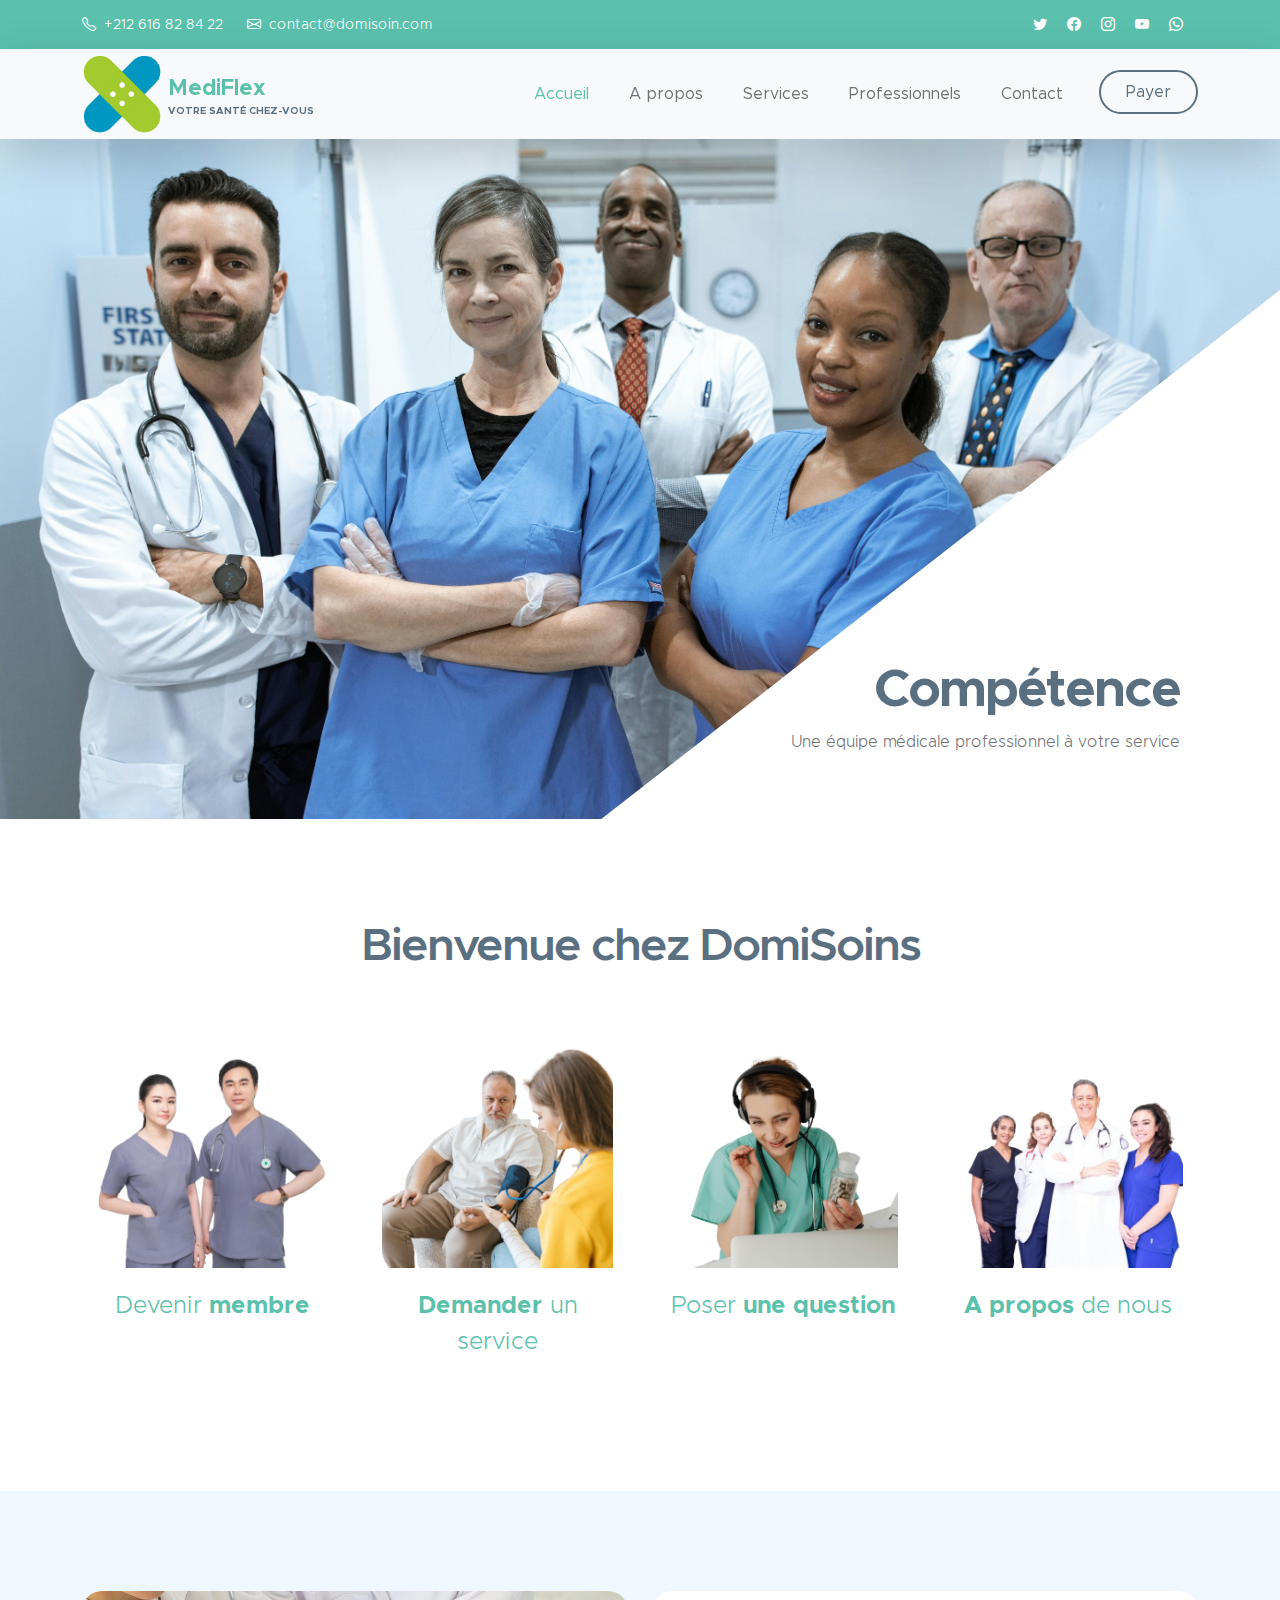
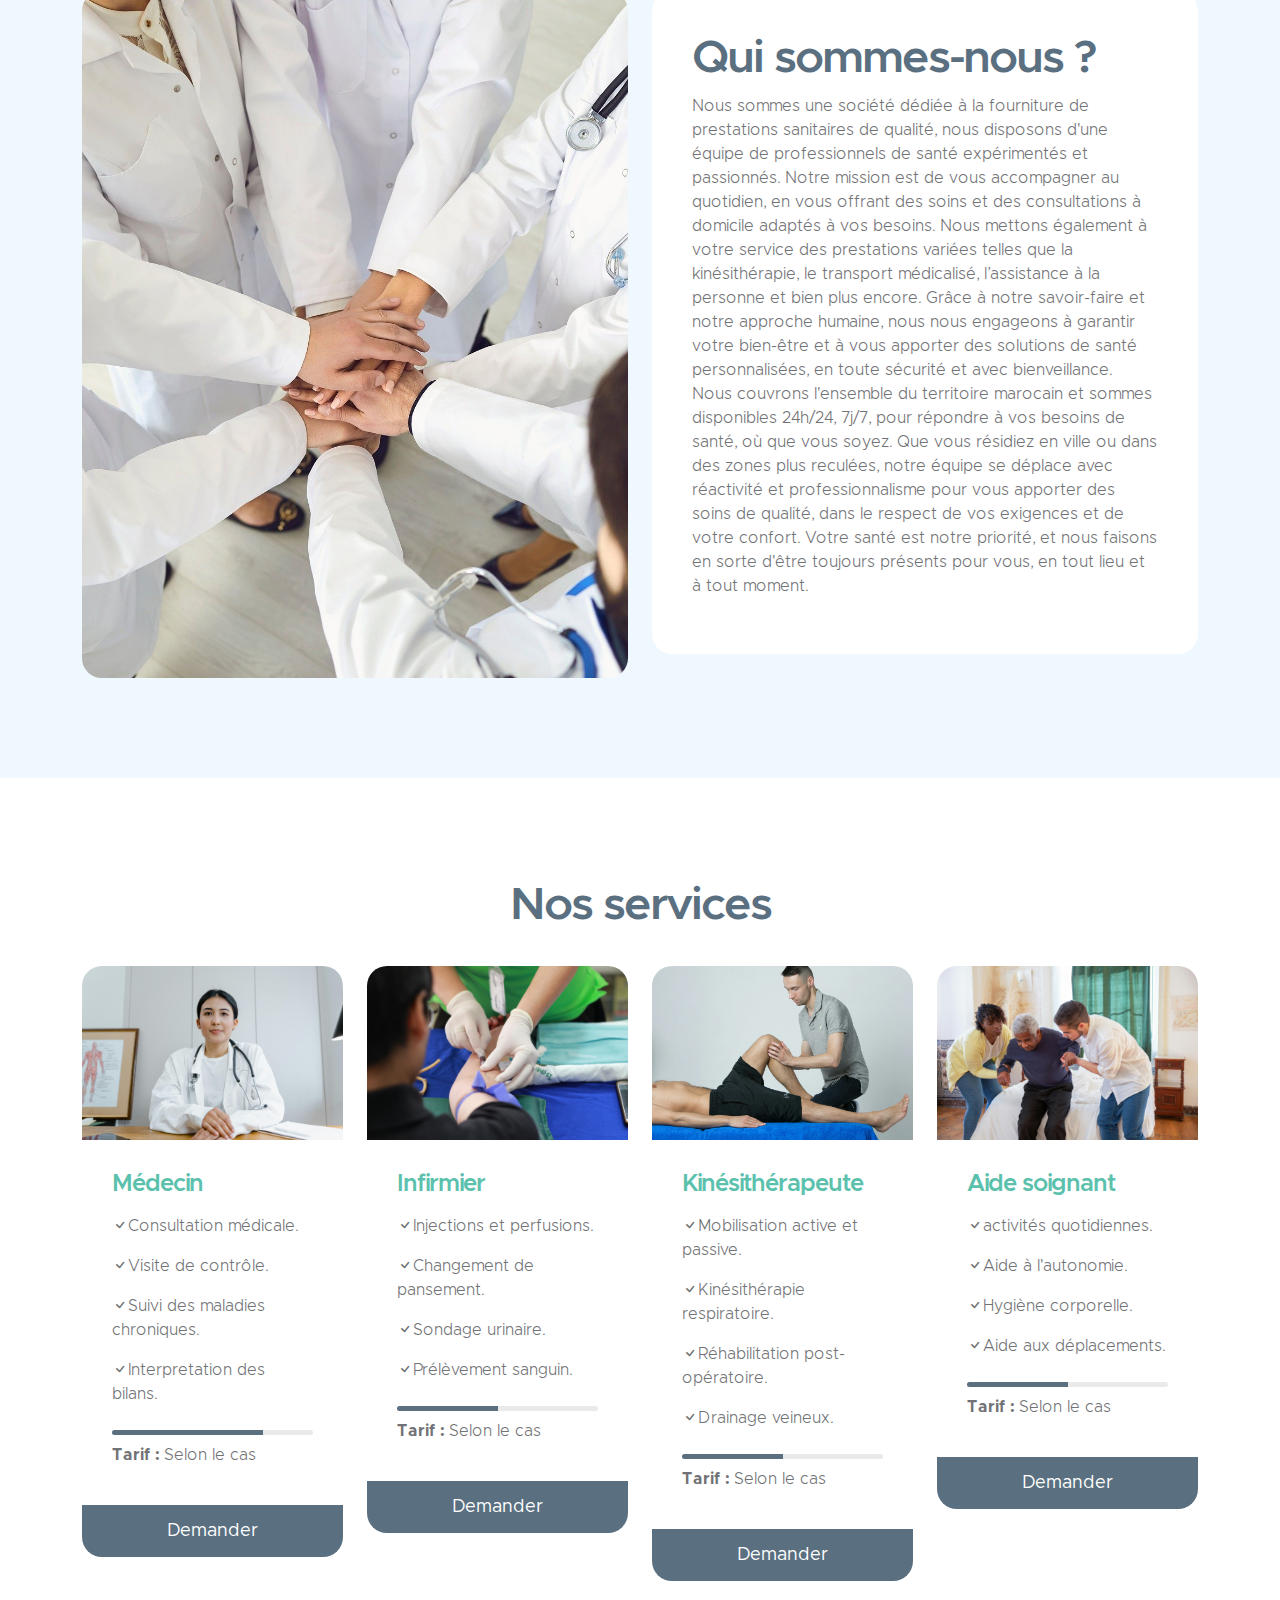
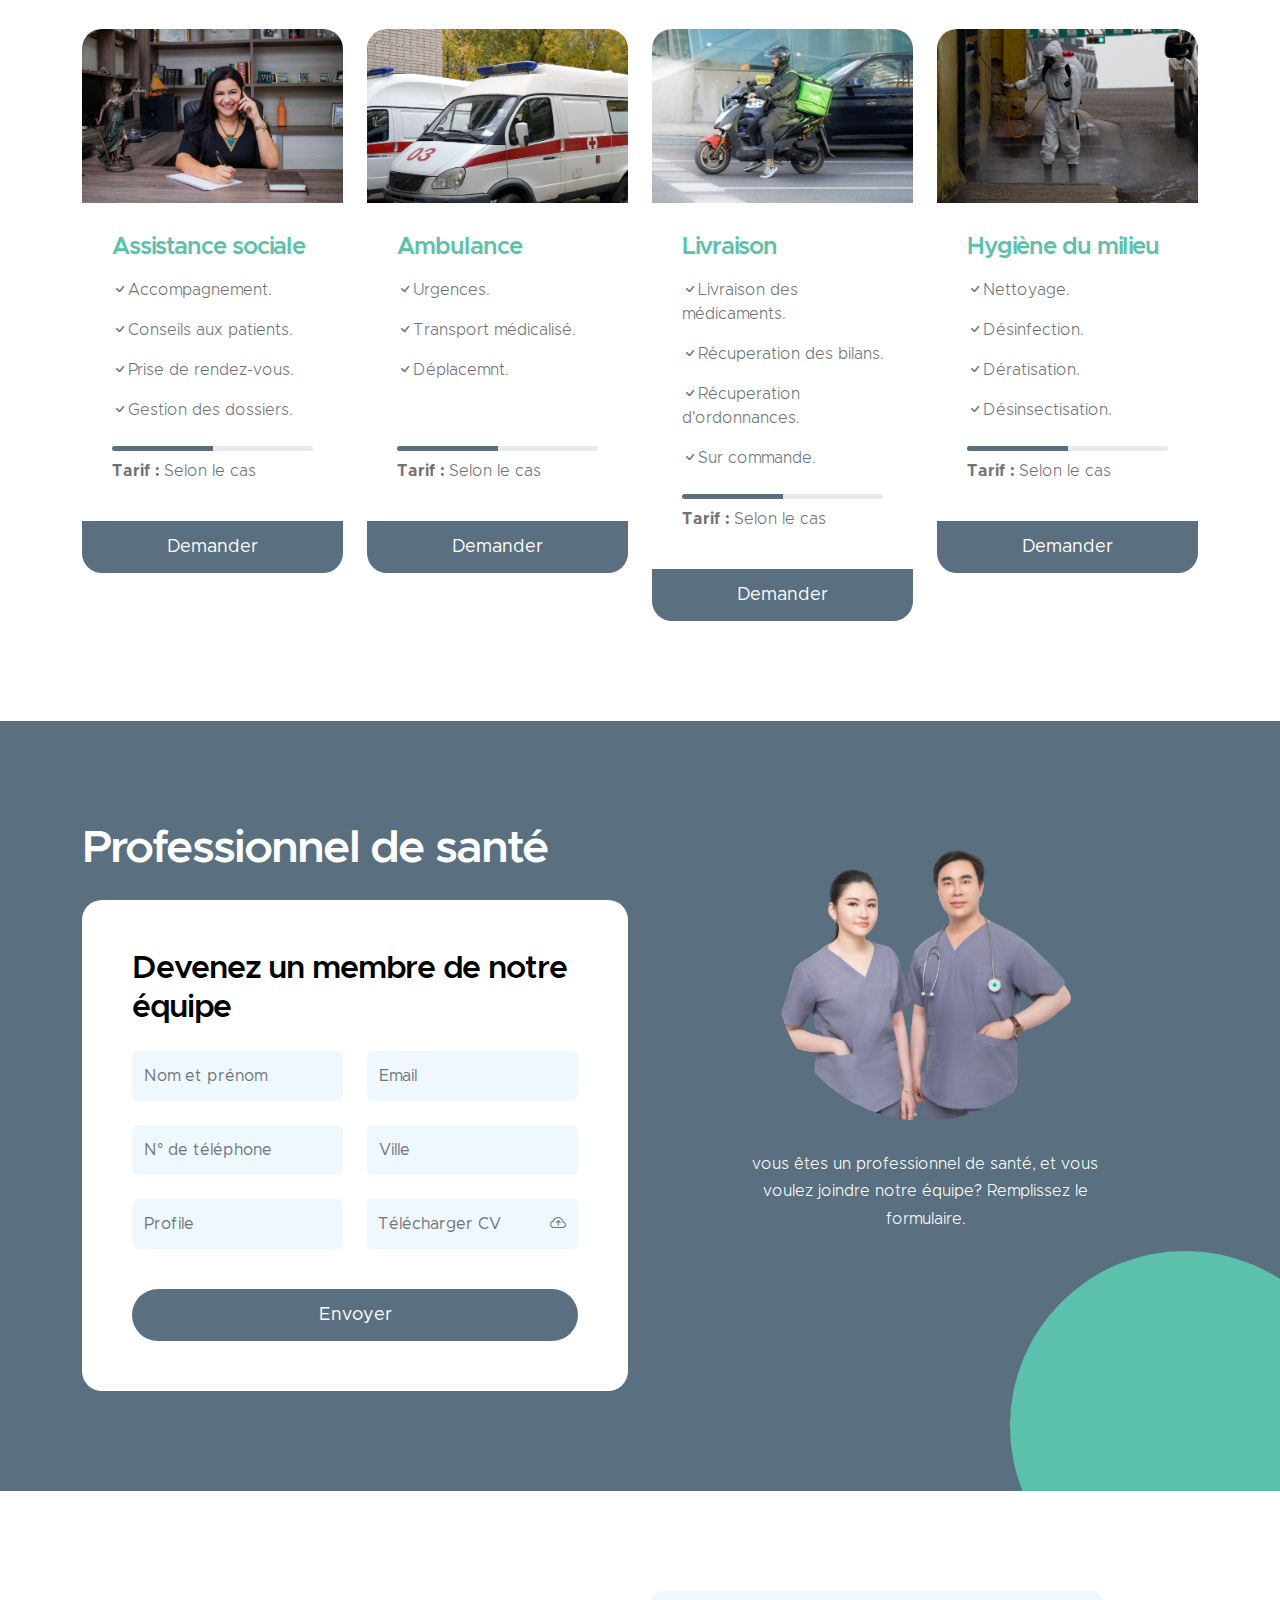
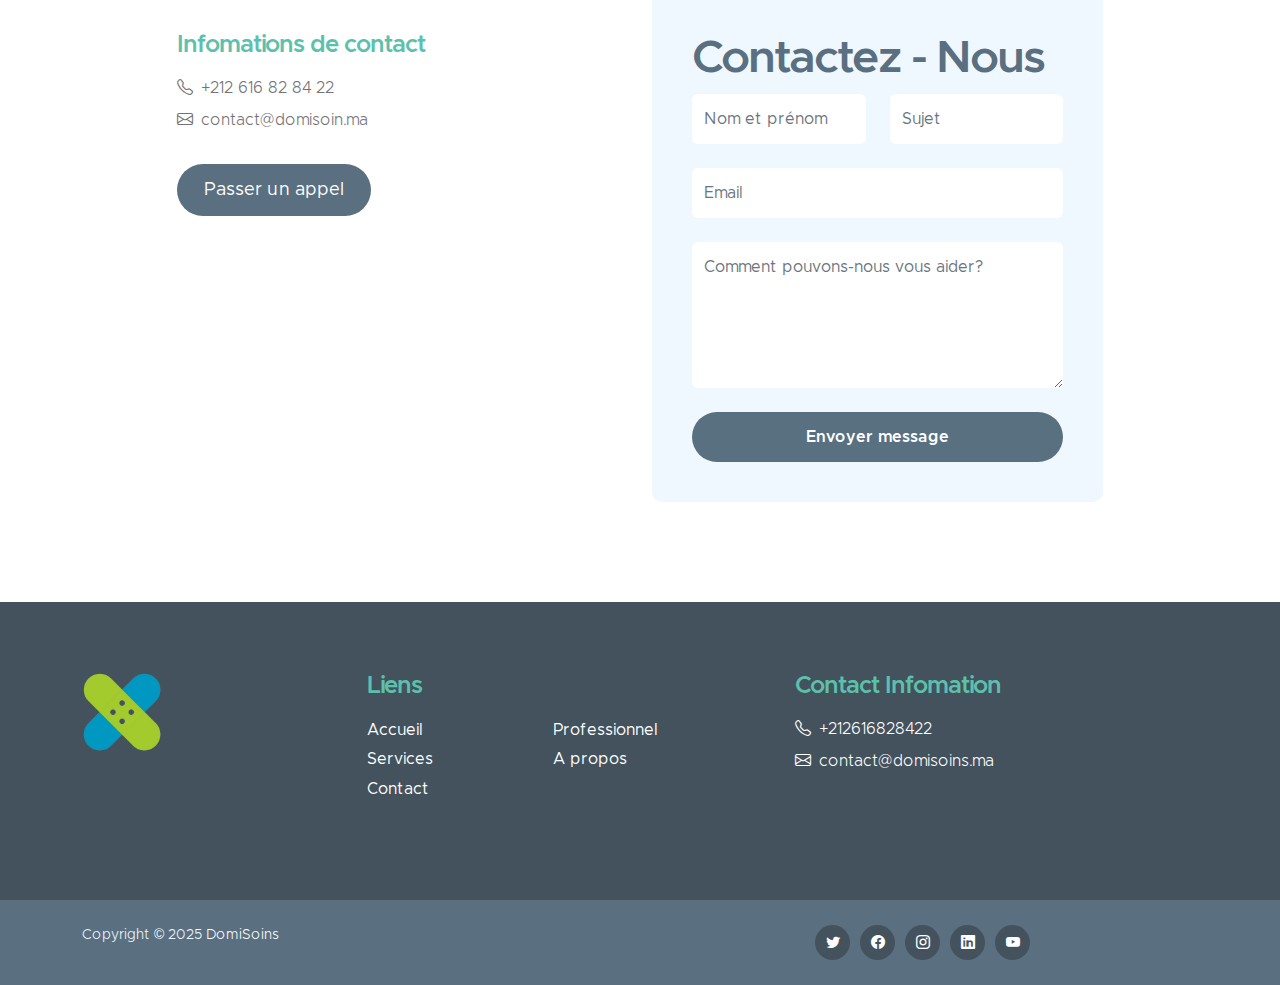
==== commit 9be17a29: "Update index.html" ====
--- a/index.html
+++ b/index.html
@@ -13,13 +13,6 @@
         <link href="css/bootstrap-icons.css" rel="stylesheet">
 
         <link href="css/templatemo-kind-heart-charity.css" rel="stylesheet">
-<!--
-
-TemplateMo 581 Kind Heart Charity
-
-https://templatemo.com/tm-581-kind-heart-charity
-
--->
 
     </head>
     
@@ -77,7 +70,7 @@
                 <a class="navbar-brand" href="index.html">
                     <img src="images/logos.png" class="logo img-fluid" alt="">
                     <span>
-                        DomiSoins
+                        MediFlex
                         <small>Votre santé chez-vous</small>
                     </span>
                 </a>
@@ -730,4 +723,4 @@
         <script src="js/pro.js"></script>
 
     </body>
-</html>+</html>
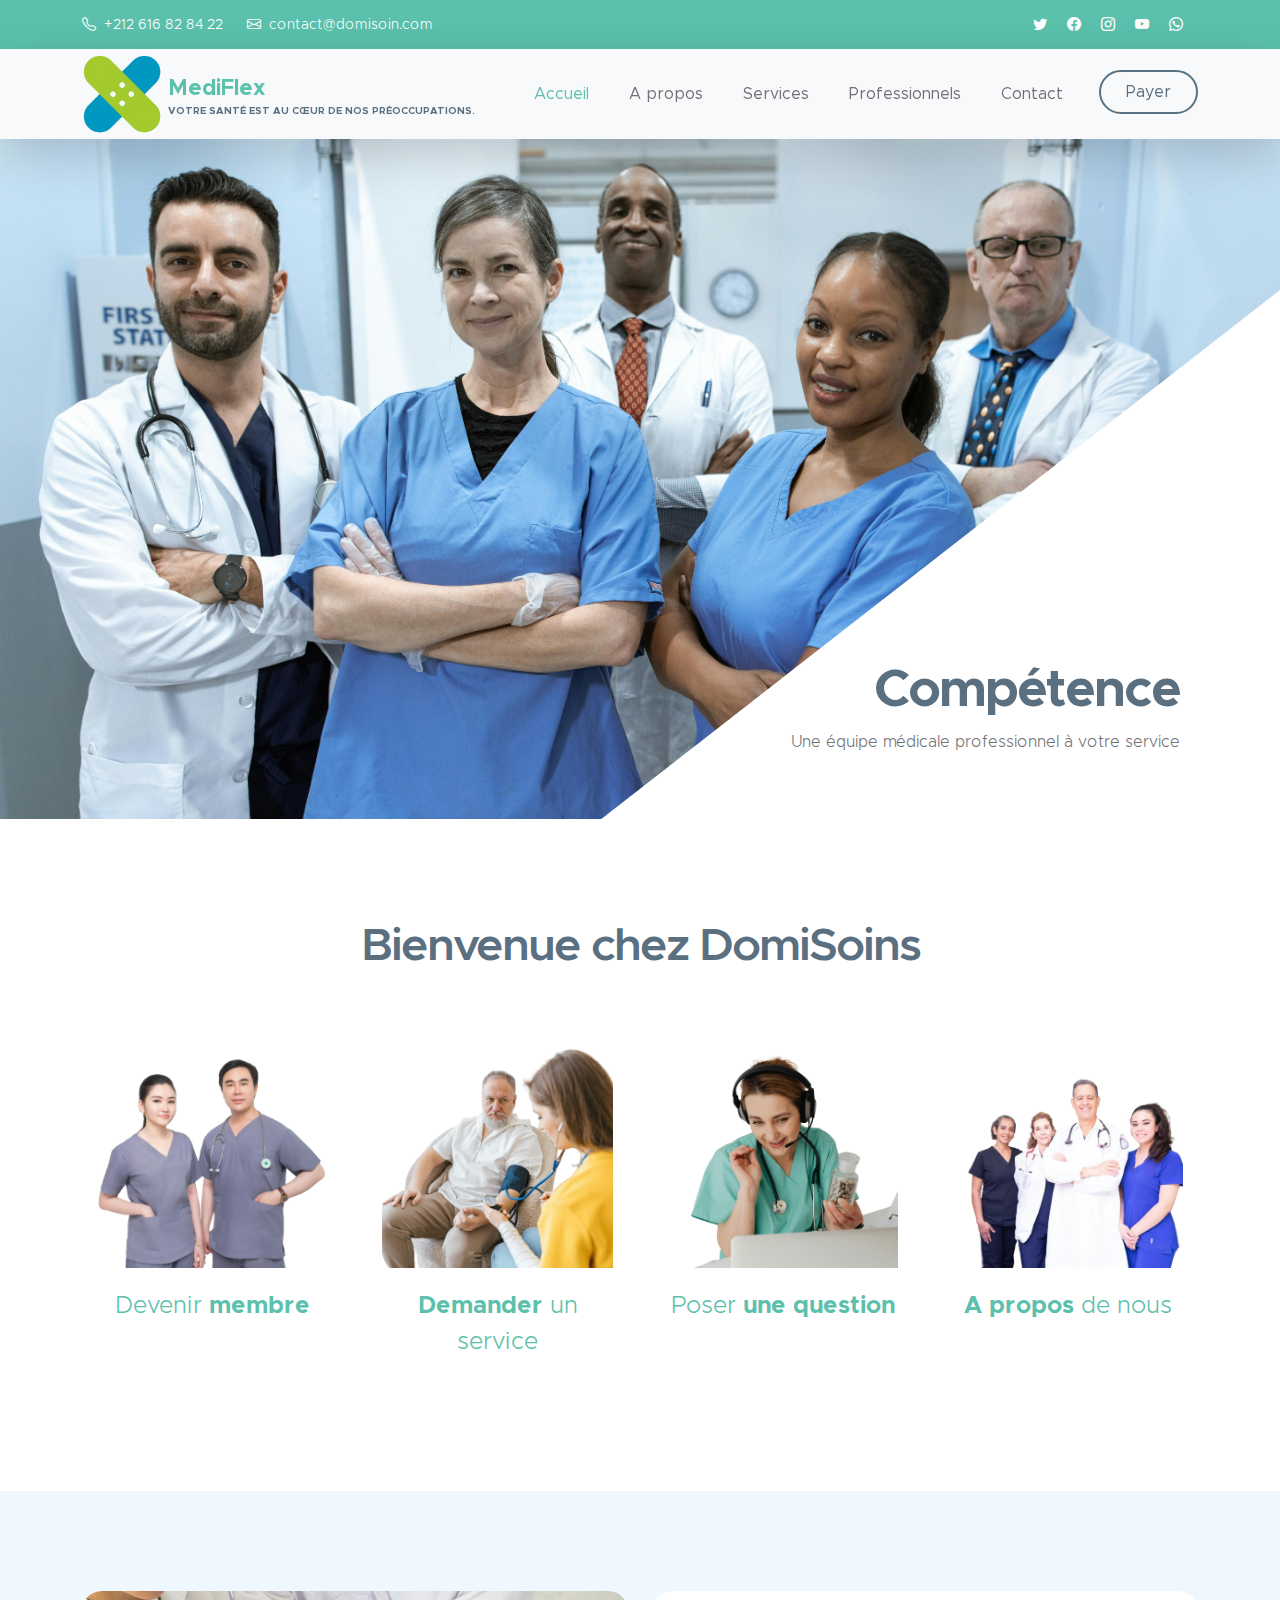
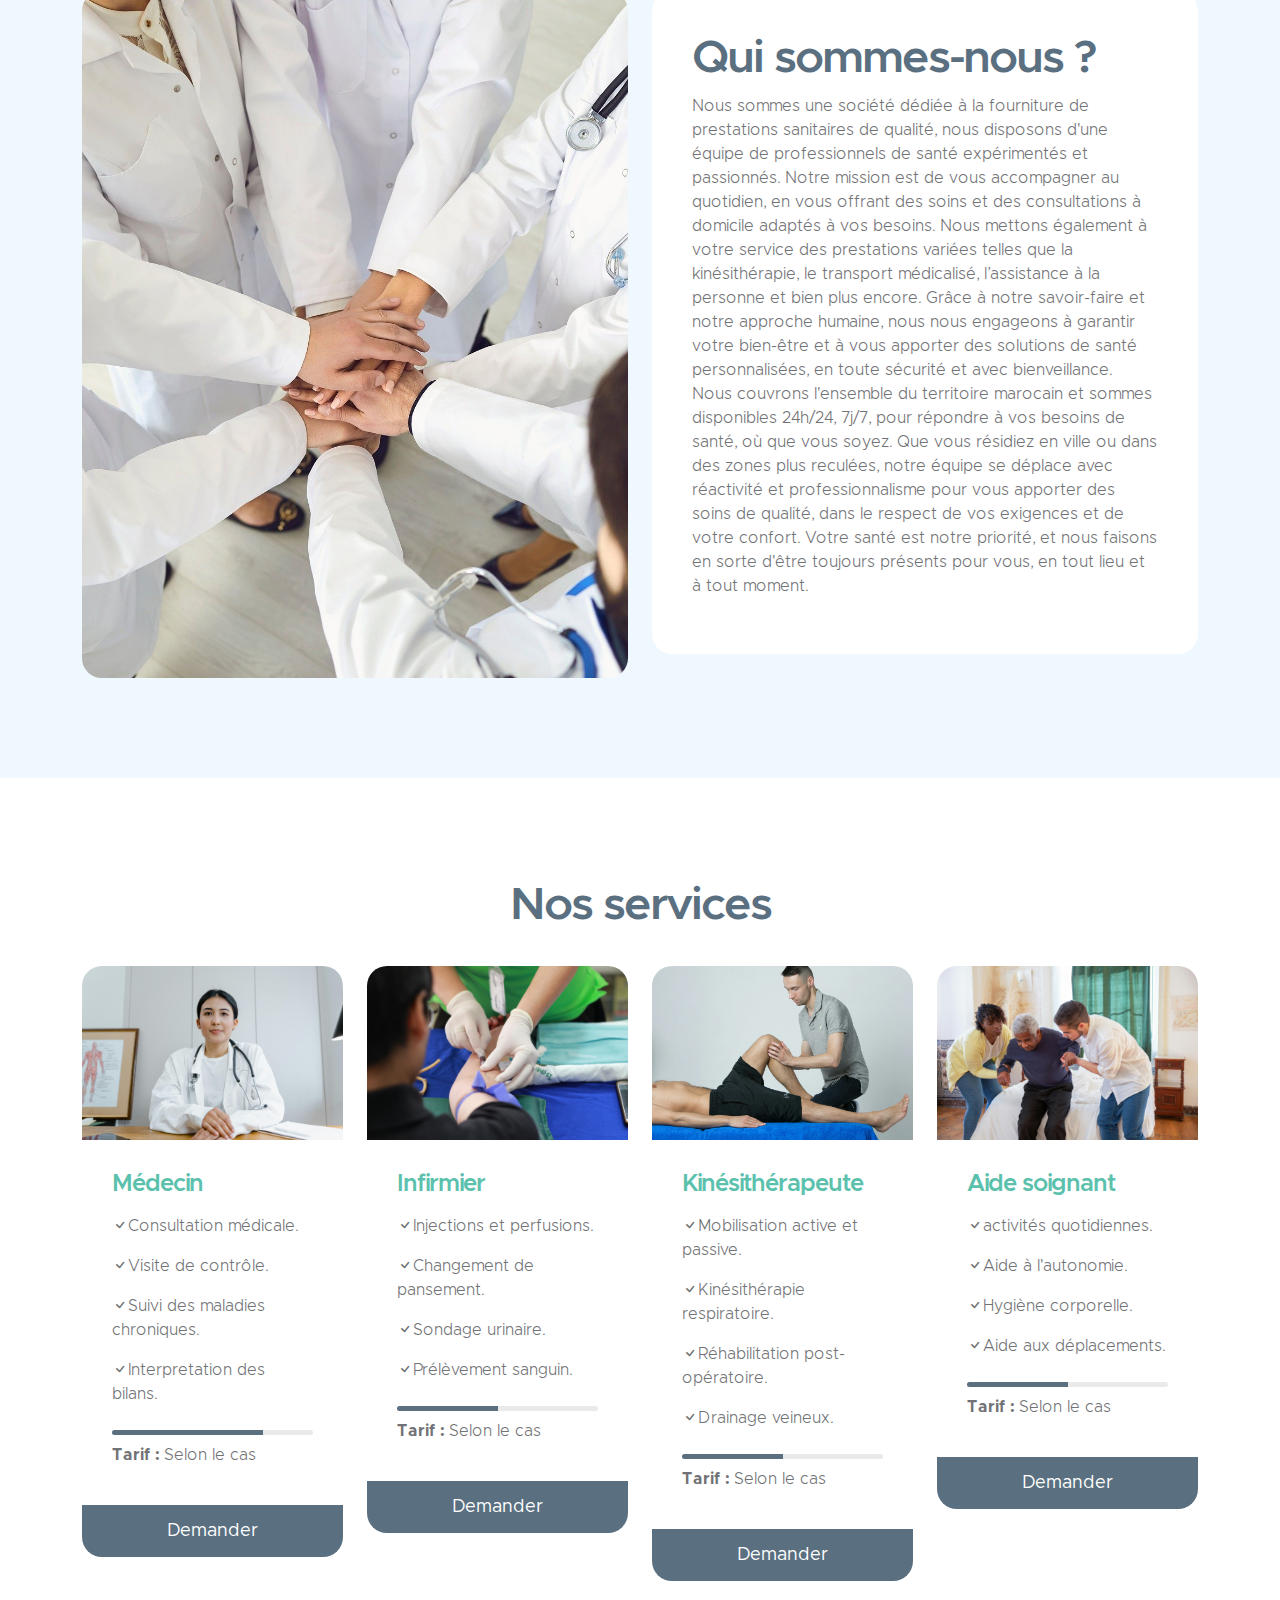
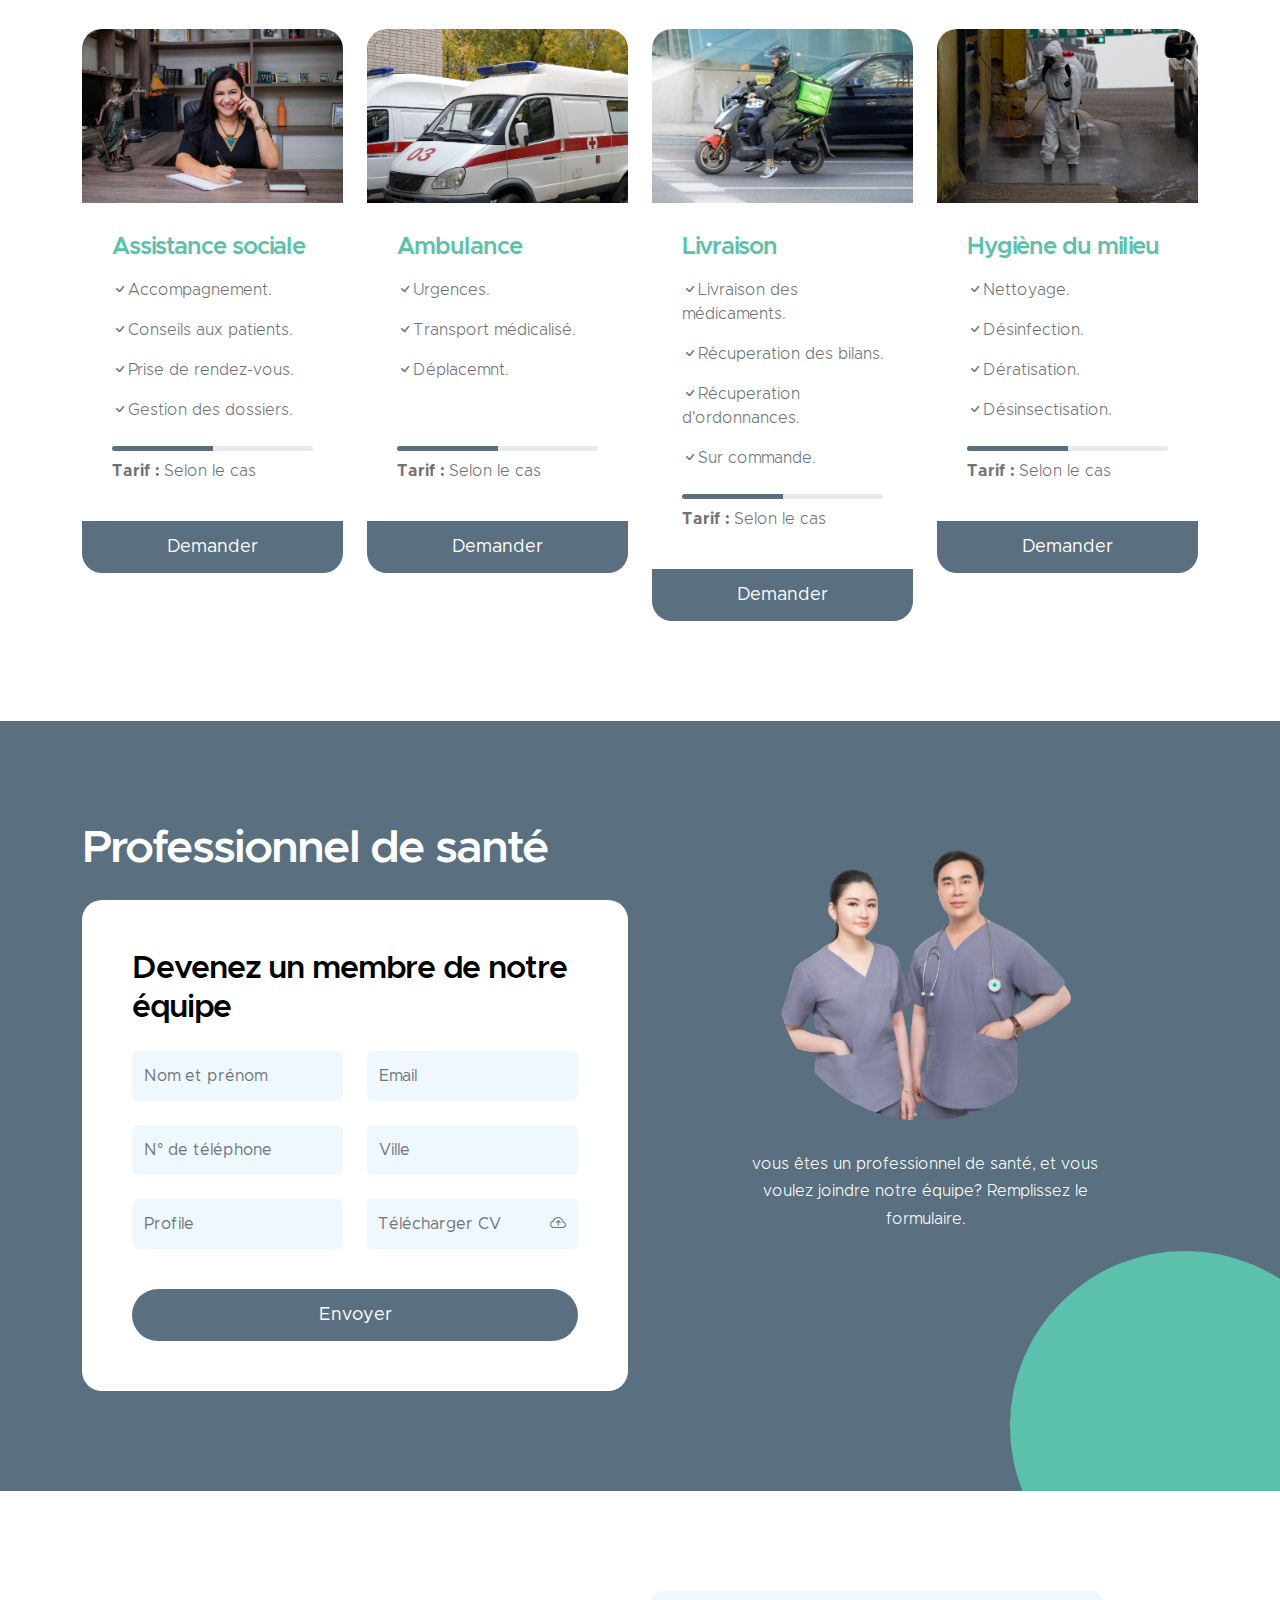
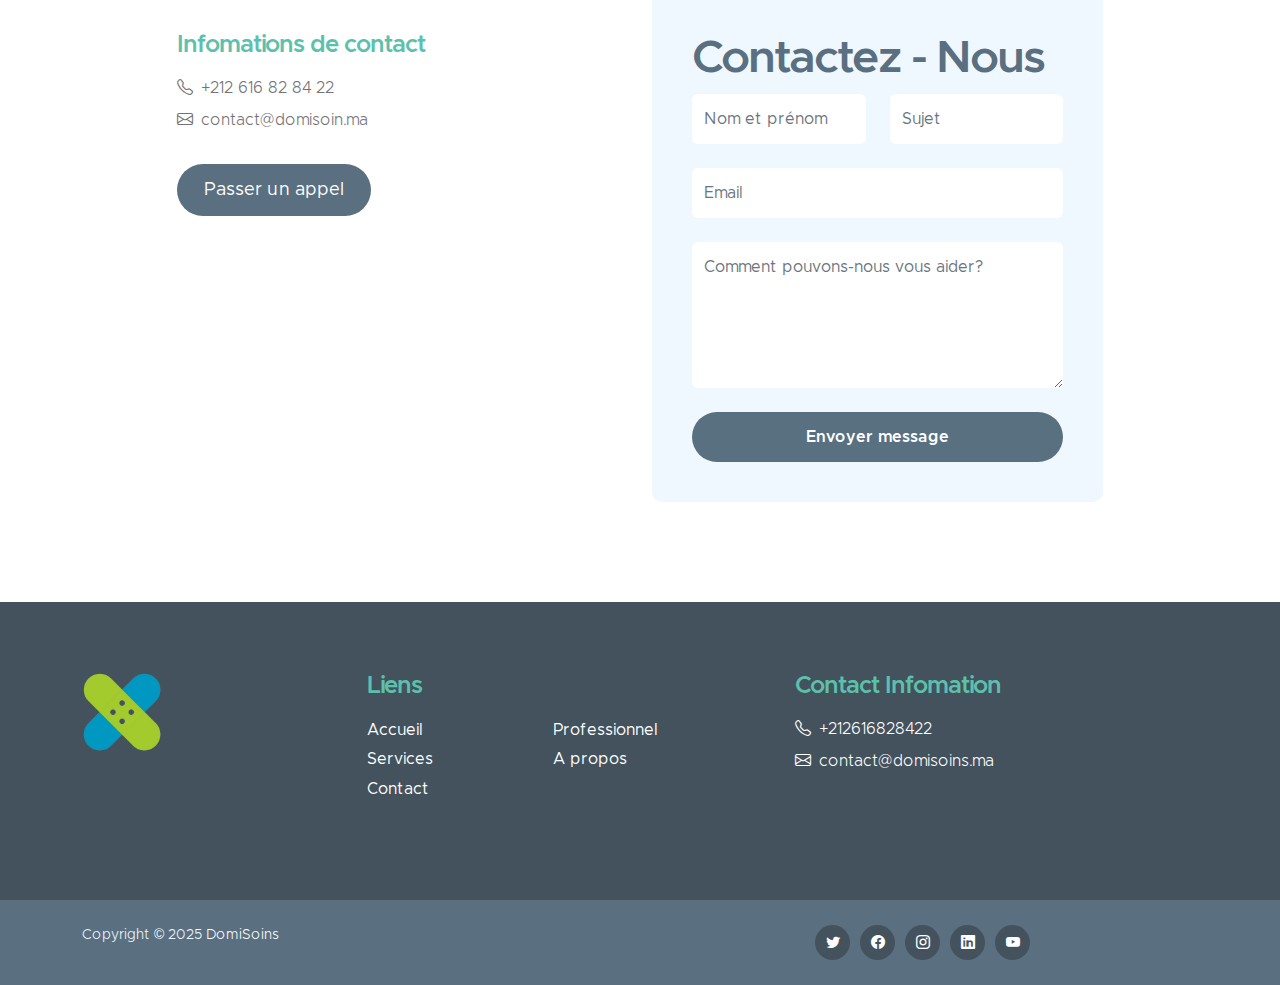
==== commit e7a61453: "Update index.html" ====
--- a/index.html
+++ b/index.html
@@ -71,7 +71,7 @@
                     <img src="images/logos.png" class="logo img-fluid" alt="">
                     <span>
                         MediFlex
-                        <small>Votre santé chez-vous</small>
+                        <small>votre santé est au cœur de nos préoccupations.</small>
                     </span>
                 </a>
 
